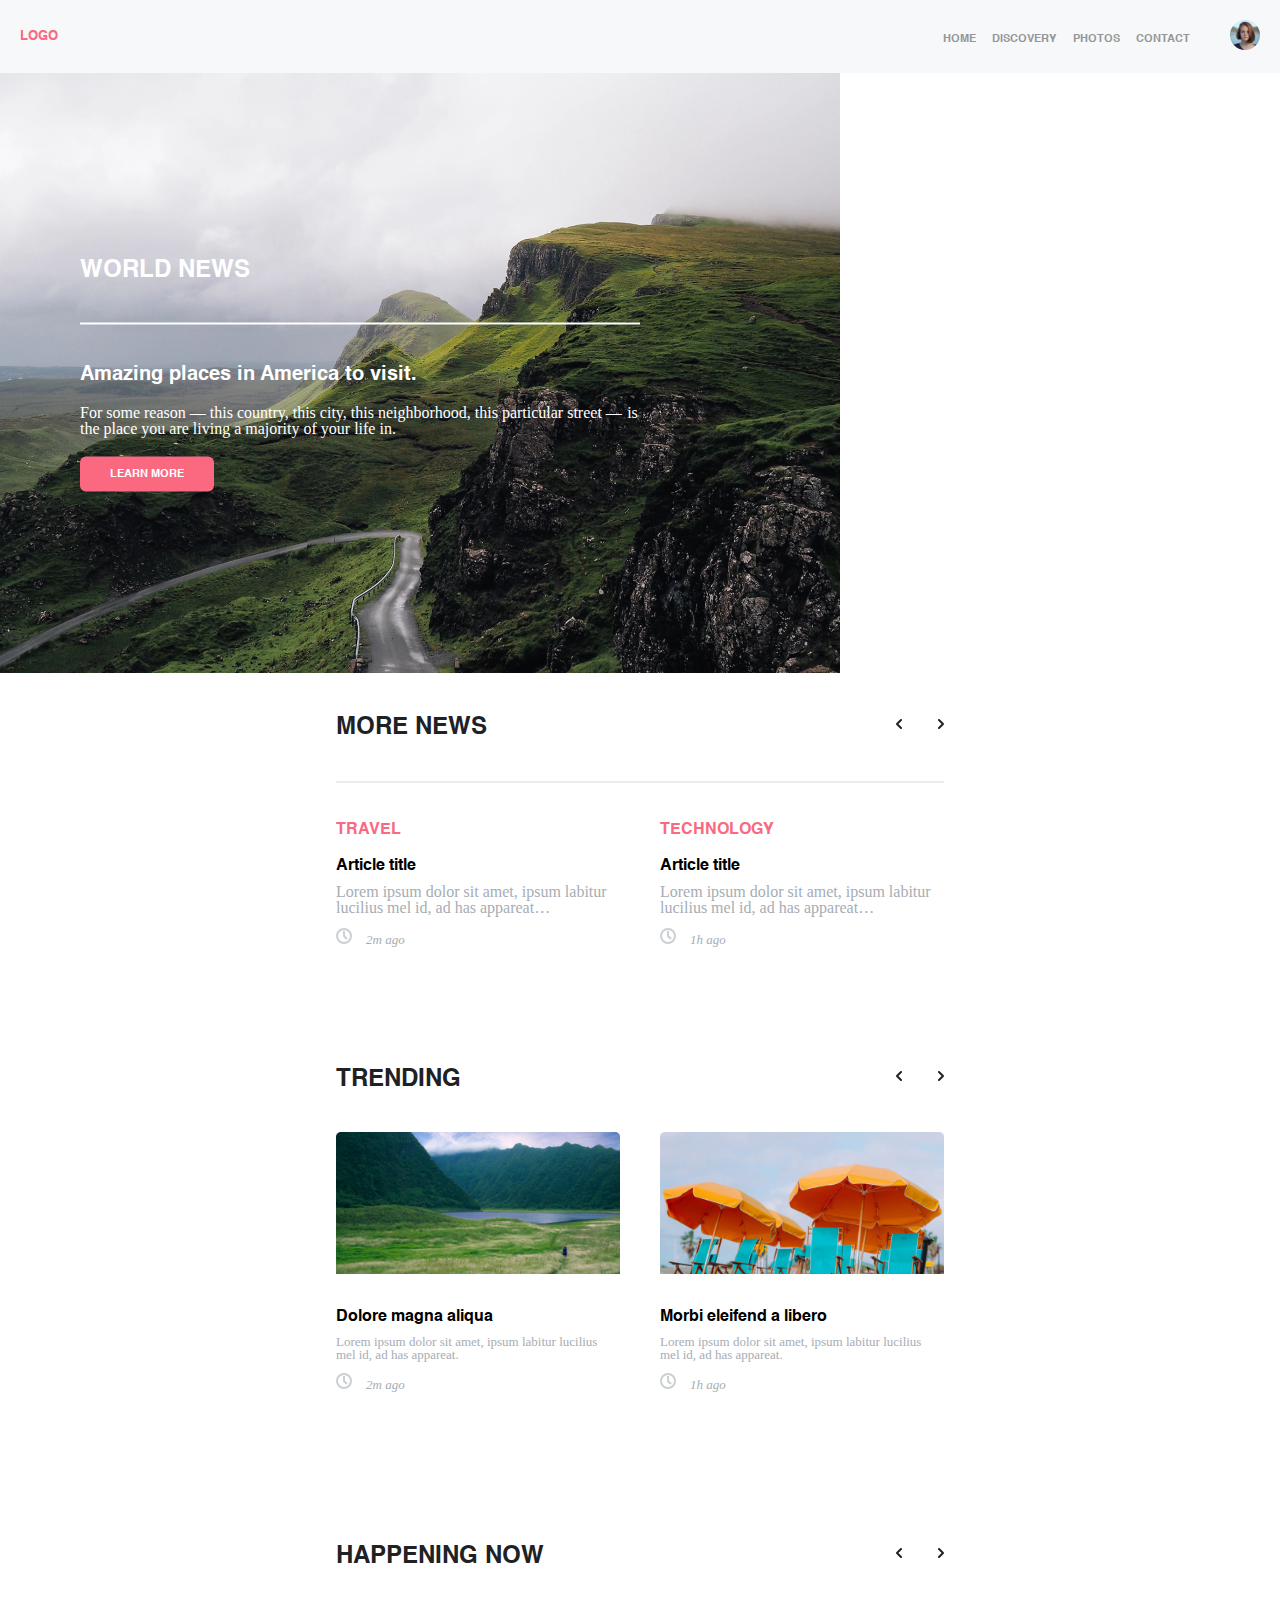
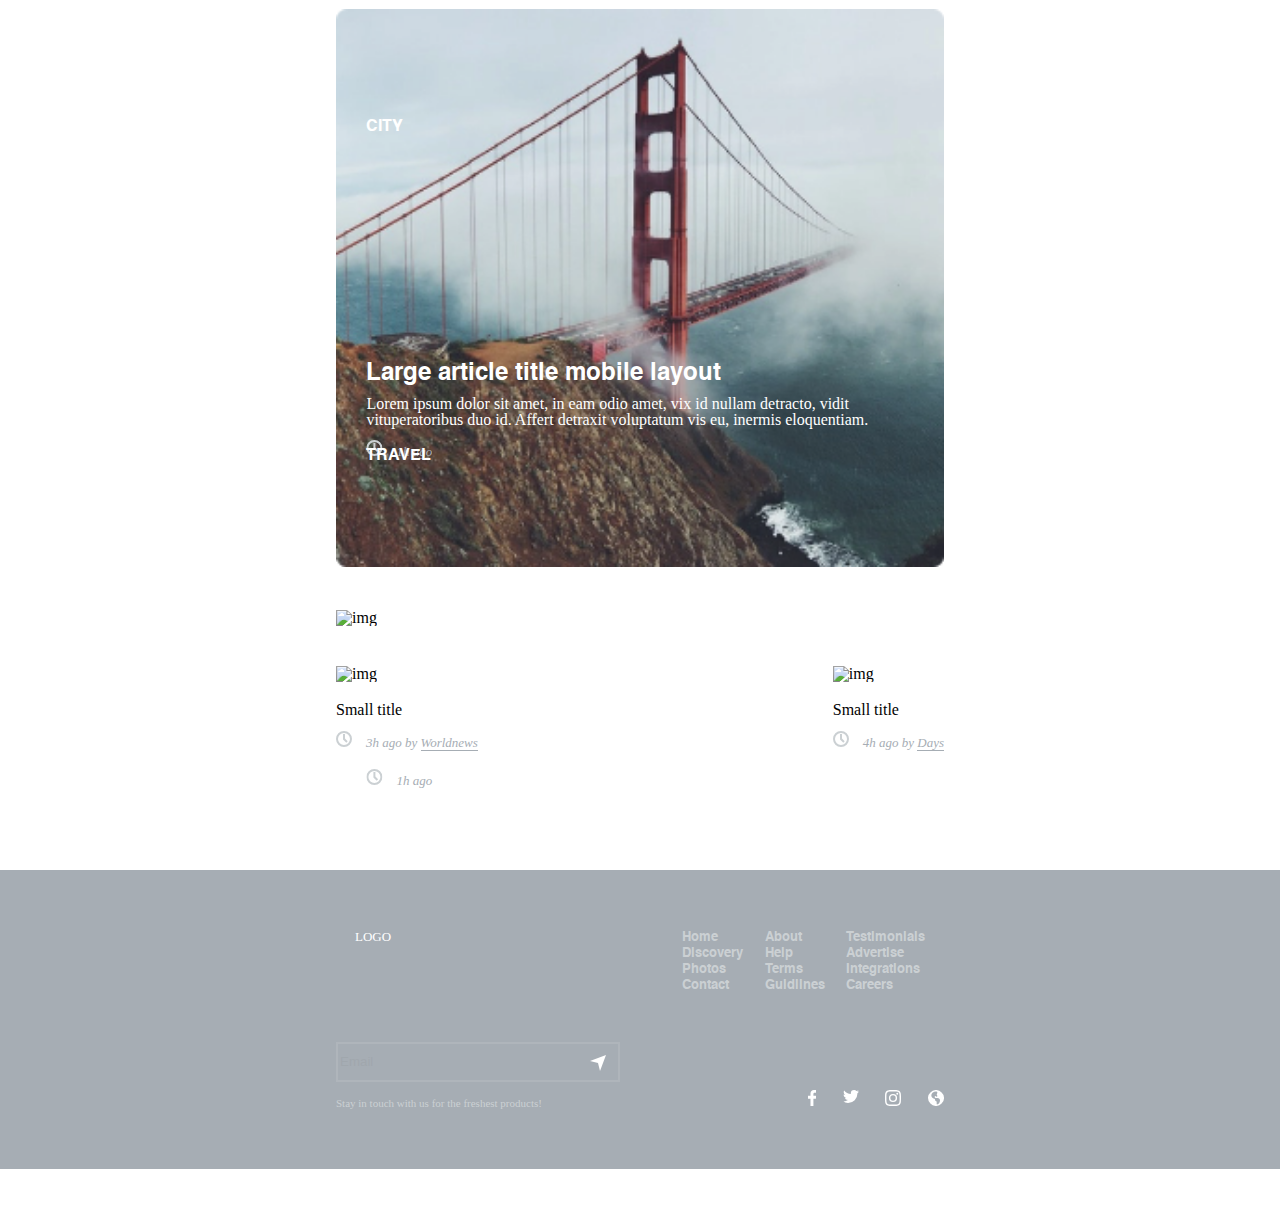
==== index.html @ 6cc294c6 "change img name" ====
<!DOCTYPE html>
<html lang="en">

<head>
    <meta charset="UTF-8">
    <meta http-equiv="X-UA-Compatible" content="IE=edge">
    <meta name="viewport" content="width=device-width, initial-scale=1.0">
    <link rel="stylesheet" href="styles/reset.css">
    <link rel="stylesheet" href="styles/style.css">
    <link rel="stylesheet" href="styles/font.css">
    <link rel="stylesheet" href="styles/media.css">
    <title>Document</title>
</head>

<body>
    <header class="header">
        <div class="header-container">
            <div class="header--logo-container">
                <a href="#home" class="header--logo">LOGO</a>
            </div>
            <div class="header--nav-container">
                <nav class="navbar">
                    <ul class="navbar-ul">
                        <li class="navbar-li"><a href="#home" class="navbar-link">HOME</a></li>
                        <li class="navbar-li"><a href="#discovery" class="navbar-link">DISCOVERY</a></li>
                        <li class="navbar-li"><a href="#photos" class="navbar-link">PHOTOS</a></li>
                        <li class="navbar-li"><a href="#contact" class="navbar-link">CONTACT</a></li>
                    </ul>
                </nav>
                <div class="header--img">
                    <a href="#secondpage"><img src="images/header/christopher.png" alt="christopher"></a>
                </div>
            </div>
        </div>
    </header>
    <section class="news">
        <div class="news--img-container">
            <div class="news--img">
                <img src="images/world news/Image.png" alt="main image">
            </div>
            <div class="img--text-overlay">
                <h1>WORLD NEWS</h1>
                <h2>Amazing places in America to visit.</h2>
                <p>For some reason — this country, this city, this neighborhood, this particular street —  is the place
                    you are living a majority of your life in.</p>
                <button type="button">LEARN MORE</button>
            </div>
        </div>
        <div class="more-news-container">
            <div class="more-news--heading">
                <h2>MORE NEWS</h2>
                <div class="arrows">
                    <a href="#anotherarticle" class="arrow-left">
                        <svg xmlns="http://www.w3.org/2000/svg" width="6" height="10" viewBox="0 0 6 10">
                            <path id="arrow_back" data-name="arrow back"
                                d="M5,6a.908.908,0,0,1-.7-.3l-4-4A.967.967,0,0,1,.3.3.967.967,0,0,1,1.7.3L5,3.6,8.3.3A.967.967,0,0,1,9.7.3a.967.967,0,0,1,0,1.4l-4,4A.908.908,0,0,1,5,6Z"
                                transform="translate(6) rotate(90)" fill="#202124" />
                        </svg>
                    </a>
                    <a href="#anotherarticle" class="arrow-right">
                        <svg xmlns="http://www.w3.org/2000/svg" width="6" height="10" viewBox="0 0 6 10">
                            <path id="arrow"
                                d="M5,6a.908.908,0,0,1-.7-.3l-4-4A.967.967,0,0,1,.3.3.967.967,0,0,1,1.7.3L5,3.6,8.3.3A.967.967,0,0,1,9.7.3a.967.967,0,0,1,0,1.4l-4,4A.908.908,0,0,1,5,6Z"
                                transform="translate(0 10) rotate(-90)" fill="#202124" />
                        </svg>
                    </a>
                </div>
            </div>
            <div class="articles-container">
                <article class="more-news--travell">
                    <h3>TRAVEL</h3>
                    <h4>
                        <a href="#article">Article title</a>
                    </h4>
                    <p>Lorem ipsum dolor sit amet, ipsum labitur lucilius mel id, ad has appareat…</p>
                    <div class="time">
                        <span class="time-icon">
                            <svg id="time" xmlns="http://www.w3.org/2000/svg" width="16" height="16"
                                viewBox="0 0 16 16">
                                <path id="Path_5" data-name="Path 5"
                                    d="M8,0a8,8,0,1,0,8,8A8.024,8.024,0,0,0,8,0ZM8,14a6,6,0,1,1,6-6A6.018,6.018,0,0,1,8,14ZM9,7.6l2.7,2.7-1.4,1.4L7,8.4V3H9Z"
                                    fill="#cbd0d3" />
                            </svg>
                        </span>
                        <span class="time-txt">2m ago</span>
                    </div>
                </article>
                <article class="more-news--technology">
                    <h3>TECHNOLOGY</h3>
                    <h4>
                        <a href="#article">Article title</a>
                    </h4>
                    <p>Lorem ipsum dolor sit amet, ipsum labitur lucilius mel id, ad has appareat…</p>
                    <div class="time">
                        <span>
                            <svg id="time" xmlns="http://www.w3.org/2000/svg" width="16" height="16"
                                viewBox="0 0 16 16">
                                <path id="Path_5" data-name="Path 5"
                                    d="M8,0a8,8,0,1,0,8,8A8.024,8.024,0,0,0,8,0ZM8,14a6,6,0,1,1,6-6A6.018,6.018,0,0,1,8,14ZM9,7.6l2.7,2.7-1.4,1.4L7,8.4V3H9Z"
                                    fill="#cbd0d3" />
                            </svg>
                        </span>
                        <span class="time-txt">1h ago</span>
                    </div>
                </article>
            </div>
        </div>
    </section>
    <section class="trending">
        <div class="trending-container">
            <div class="trending-heading">
                <h2>TRENDING</h2>
                <div class="arrows">
                    <a href="#anotherarticle" class="arrow-left">
                        <svg xmlns="http://www.w3.org/2000/svg" width="6" height="10" viewBox="0 0 6 10">
                            <path id="arrow_back" data-name="arrow back"
                                d="M5,6a.908.908,0,0,1-.7-.3l-4-4A.967.967,0,0,1,.3.3.967.967,0,0,1,1.7.3L5,3.6,8.3.3A.967.967,0,0,1,9.7.3a.967.967,0,0,1,0,1.4l-4,4A.908.908,0,0,1,5,6Z"
                                transform="translate(6) rotate(90)" fill="#202124" />
                        </svg>
                    </a>
                    <a href="#anotherarticle">
                        <svg xmlns="http://www.w3.org/2000/svg" width="6" height="10" viewBox="0 0 6 10">
                            <path id="arrow"
                                d="M5,6a.908.908,0,0,1-.7-.3l-4-4A.967.967,0,0,1,.3.3.967.967,0,0,1,1.7.3L5,3.6,8.3.3A.967.967,0,0,1,9.7.3a.967.967,0,0,1,0,1.4l-4,4A.908.908,0,0,1,5,6Z"
                                transform="translate(0 10) rotate(-90)" fill="#202124" />
                        </svg>
                    </a>
                </div>
            </div>
            <div class="articles">
                <article class="article">
                    <div class="article-img">
                        <img src="images/trending/nature-img.png" alt="nature">
                    </div>
                    <div class="article-txt">
                        <h4>
                            <a href="#article">Dolore magna aliqua</a>
                        </h4>
                        <p>Lorem ipsum dolor sit amet, ipsum labitur lucilius mel id, ad has appareat.</p>
                    </div>
                    <div class="time">
                        <span>
                            <svg id="time" xmlns="http://www.w3.org/2000/svg" width="16" height="16"
                                viewBox="0 0 16 16">
                                <path id="Path_5" data-name="Path 5"
                                    d="M8,0a8,8,0,1,0,8,8A8.024,8.024,0,0,0,8,0ZM8,14a6,6,0,1,1,6-6A6.018,6.018,0,0,1,8,14ZM9,7.6l2.7,2.7-1.4,1.4L7,8.4V3H9Z"
                                    fill="#cbd0d3" />
                            </svg>
                        </span>
                        <span class="time-txt">2m ago</span>
                    </div>
                </article>
                <article class="article">
                    <div class="article-img">
                        <img src="images/trending/sea-img.png" alt="nature">
                    </div>
                    <div class="article-txt">
                        <h4>
                            <a href="#article">Morbi eleifend a libero</a>
                        </h4>
                        <p>Lorem ipsum dolor sit amet, ipsum labitur lucilius mel id, ad has appareat.</p>
                    </div>
                    <div class="time">
                        <span>
                            <svg id="time" xmlns="http://www.w3.org/2000/svg" width="16" height="16"
                                viewBox="0 0 16 16">
                                <path id="Path_5" data-name="Path 5"
                                    d="M8,0a8,8,0,1,0,8,8A8.024,8.024,0,0,0,8,0ZM8,14a6,6,0,1,1,6-6A6.018,6.018,0,0,1,8,14ZM9,7.6l2.7,2.7-1.4,1.4L7,8.4V3H9Z"
                                    fill="#cbd0d3" />
                            </svg>
                        </span>
                        <span class="time-txt">1h ago</span>
                    </div>
                </article>
                <article class="article hide">
                    <div class="article-img">
                        <img src="images/trending/mountain-img.png" alt="nature">
                    </div>
                    <div class="article-txt">
                        <h4>
                            <a href="#article">Morbi eleifend a libero</a>
                        </h4>
                        <p>Lorem ipsum dolor sit amet, ipsum labitur lucilius mel id, ad has appareat.</p>
                    </div>
                    <div class="time">
                        <span>
                            <svg id="time" xmlns="http://www.w3.org/2000/svg" width="16" height="16"
                                viewBox="0 0 16 16">
                                <path id="Path_5" data-name="Path 5"
                                    d="M8,0a8,8,0,1,0,8,8A8.024,8.024,0,0,0,8,0ZM8,14a6,6,0,1,1,6-6A6.018,6.018,0,0,1,8,14ZM9,7.6l2.7,2.7-1.4,1.4L7,8.4V3H9Z"
                                    fill="#cbd0d3" />
                            </svg>
                        </span>
                        <span class="time-txt">1h ago</span>
                    </div>
                </article>
            </div>
    </section>
    <section class="happening">
        <div class="happening-container">
            <div class="happening-heading">
                <h2>HAPPENING NOW</h2>
                <div class="arrows">
                    <a href="#anotherarticle" class="arrow-left">
                        <svg xmlns="http://www.w3.org/2000/svg" width="6" height="10" viewBox="0 0 6 10">
                            <path id="arrow_back" data-name="arrow back"
                                d="M5,6a.908.908,0,0,1-.7-.3l-4-4A.967.967,0,0,1,.3.3.967.967,0,0,1,1.7.3L5,3.6,8.3.3A.967.967,0,0,1,9.7.3a.967.967,0,0,1,0,1.4l-4,4A.908.908,0,0,1,5,6Z"
                                transform="translate(6) rotate(90)" fill="#202124" />
                        </svg>
                    </a>
                    <a class="arrow-right">
                        <svg xmlns="http://www.w3.org/2000/svg" width="6" height="10" viewBox="0 0 6 10">
                            <path id="arrow"
                                d="M5,6a.908.908,0,0,1-.7-.3l-4-4A.967.967,0,0,1,.3.3.967.967,0,0,1,1.7.3L5,3.6,8.3.3A.967.967,0,0,1,9.7.3a.967.967,0,0,1,0,1.4l-4,4A.908.908,0,0,1,5,6Z"
                                transform="translate(0 10) rotate(-90)" fill="#202124" />
                        </svg>
                    </a>
                </div>
            </div>
            <div class="common-container-articles">
                <div class="overlay-text-articles">
                    <article class="happening-articles">
                        <div class="happening-img">
                            <img src="images/happening now/Image1.png" alt="img">
                        </div>
                        <div class="happening-txt">
                            <h3>CITY</h3>
                            <h2>
                                <a href="#article">Large article title mobile layout</a>
                            </h2>
                            <p>Lorem ipsum dolor sit amet, in eam odio amet, vix id nullam detracto, vidit
                                vituperatoribus
                                duo
                                id. Affert detraxit voluptatum vis eu, inermis eloquentiam.</p>
                            <div class="time">
                                <span>
                                    <svg id="time" xmlns="http://www.w3.org/2000/svg" width="16" height="16"
                                        viewBox="0 0 16 16">
                                        <path id="Path_5" data-name="Path 5"
                                            d="M8,0a8,8,0,1,0,8,8A8.024,8.024,0,0,0,8,0ZM8,14a6,6,0,1,1,6-6A6.018,6.018,0,0,1,8,14ZM9,7.6l2.7,2.7-1.4,1.4L7,8.4V3H9Z"
                                            fill="#cbd0d3" />
                                    </svg>
                                </span>
                                <span class="time-txt">1h ago</span>
                            </div>
                        </div>
                    </article>
                    <article class="happening-articles">
                        <div class="happening-img">
                            <img src="images/happening now/Image2.png" alt="img">
                        </div>
                        <div class="happening-txt">
                            <h3>TRAVEL</h3>
                            <h2>
                                <a href="#article">Large article title mobile layout</a>
                            </h2>
                            <p>Lorem ipsum dolor sit amet, in eam odio amet, vix id nullam detracto, vidit
                                vituperatoribus
                                duo
                                id. Affert detraxit voluptatum vis eu, inermis eloquentiam.</p>
                            <div class="time">
                                <span>
                                    <svg id="time" xmlns="http://www.w3.org/2000/svg" width="16" height="16"
                                        viewBox="0 0 16 16">
                                        <path id="Path_5" data-name="Path 5"
                                            d="M8,0a8,8,0,1,0,8,8A8.024,8.024,0,0,0,8,0ZM8,14a6,6,0,1,1,6-6A6.018,6.018,0,0,1,8,14ZM9,7.6l2.7,2.7-1.4,1.4L7,8.4V3H9Z"
                                            fill="#cbd0d3" />
                                    </svg>
                                </span>
                                <span class="time-txt">1h ago</span>
                            </div>
                        </div>
                    </article>
                </div>
                <div class="last-articles-container">
                    <article class="happening-articles">
                        <div class="happening-article-img">
                            <img src="images/happening now/Image3.png" alt="img">
                        </div>
                        <div class="article-text">
                            <h3>
                                <a href="#article">Small title</a>
                            </h3>
                            <div class="time">
                                <span>
                                    <svg id="time" xmlns="http://www.w3.org/2000/svg" width="16" height="16"
                                        viewBox="0 0 16 16">
                                        <path id="Path_5" data-name="Path 5"
                                            d="M8,0a8,8,0,1,0,8,8A8.024,8.024,0,0,0,8,0ZM8,14a6,6,0,1,1,6-6A6.018,6.018,0,0,1,8,14ZM9,7.6l2.7,2.7-1.4,1.4L7,8.4V3H9Z"
                                            fill="#cbd0d3" />
                                    </svg>
                                </span>
                                <span class="time-txt"> 3h ago by <span class="underline">Worldnews</span></span>
                            </div>
                        </div>
                    </article>
                    <article class="happening-articles">
                        <div class="happening-article-img">
                            <img src="images/happening now/Image5.png" alt="img">
                        </div>
                        <div class="article-text">
                            <h3>
                                <a href="#article">Small title</a>
                            </h3>
                            <div class="time">
                                <span>
                                    <svg id="time" xmlns="http://www.w3.org/2000/svg" width="16" height="16"
                                        viewBox="0 0 16 16">
                                        <path id="Path_5" data-name="Path 5"
                                            d="M8,0a8,8,0,1,0,8,8A8.024,8.024,0,0,0,8,0ZM8,14a6,6,0,1,1,6-6A6.018,6.018,0,0,1,8,14ZM9,7.6l2.7,2.7-1.4,1.4L7,8.4V3H9Z"
                                            fill="#cbd0d3" />
                                    </svg>
                                </span>
                                <span class="time-txt">4h ago by <span class="underline">Days</span></span>
                            </div>
                        </div>
                    </article>
                    <article class="happening-articles hide">
                        <div class="happening-article-img">
                            <img src="images/happening now/Image6.png" alt="img">
                        </div>
                        <div class="article-text">
                            <h3>
                                <a href="#article">Small title</a>
                            </h3>
                            <div class="time">
                                <span>
                                    <svg id="time" xmlns="http://www.w3.org/2000/svg" width="16" height="16"
                                        viewBox="0 0 16 16">
                                        <path id="Path_5" data-name="Path 5"
                                            d="M8,0a8,8,0,1,0,8,8A8.024,8.024,0,0,0,8,0ZM8,14a6,6,0,1,1,6-6A6.018,6.018,0,0,1,8,14ZM9,7.6l2.7,2.7-1.4,1.4L7,8.4V3H9Z"
                                            fill="#cbd0d3" />
                                    </svg>
                                </span>
                                <span class="time-txt">3h ago by <span class="underline">Monica</span></span>
                            </div>
                        </div>
                    </article>
                </div>
            </div>
        </div>
    </section>
    <footer>
        <div class="links-list-container">
            <div class="footer-logo">
                <a href="#home" class="footer-logo-style">LOGO</a>
            </div>
            <div class="footer-list-container">
                <div class="footer-lists-col1">
                    <ul>
                        <li>
                            <a href="#" class="footer-list-style">Home</a>
                        </li>
                        <li>
                            <a href="#" class="footer-list-style">Discovery</a>
                        </li>
                        <li>
                            <a href="#" class="footer-list-style">Photos</a>
                        </li>
                        <li>
                            <a href="#" class="footer-list-style">Contact</a>
                        </li>
                    </ul>
                </div>
                <div class="footer-lists-col2">
                    <ul>
                        <li>
                            <a href="#" class="footer-list-style">About</a>
                        </li>
                        <li>
                            <a href="#" class="footer-list-style">Help</a>
                        </li>
                        <li>
                            <a href="#" class="footer-list-style">Terms</a>
                        </li>
                        <li>
                            <a href="#" class="footer-list-style">Guidlines</a>
                        </li>
                    </ul>
                </div>
                <div class="footer-lists-col3">
                    <ul>
                        <li>
                            <a href="#" class="footer-list-style">Testimonials</a>
                        </li>
                        <li>
                            <a href="#" class="footer-list-style">Advertise</a>
                        </li>
                        <li>
                            <a href="#" class="footer-list-style">Integrations</a>
                        </li>
                        <li>
                            <a href="#" class="footer-list-style">Careers</a>
                        </li>
                    </ul>
                </div>
            </div>
        </div>
        <div class="icons-email">
            <div class="footer-email">
                <div class="input-field">
                    <label for="email">
                        <input type="email" id="email" placeholder="Email">
                    </label>
                </div>
                <div class="email-send-icon">
                    <a href="#">
                        <svg xmlns="http://www.w3.org/2000/svg" width="16" height="16" viewBox="0 0 16 16">
                            <path id="send" d="M10,16,8,8,0,6,16,0Z" fill="#fff" />
                        </svg>
                    </a>
                </div>
                <div class="email-under-txt">
                    Stay in touch with us for the freshest products!
                </div>
            </div>
            <div class="footer-icons-list">
                <ul class="footer-lists-ul">
                    <li>
                        <a href="#">
                            <svg xmlns="http://www.w3.org/2000/svg" width="8.356" height="16" viewBox="0 0 8.356 16">
                                <path id="Path_1" data-name="Path 1"
                                    d="M85.422,16V8.711h2.489l.356-2.844H85.422V4.089c0-.8.267-1.422,1.422-1.422h1.511V.089C88,.089,87.111,0,86.133,0a3.431,3.431,0,0,0-3.644,3.733V5.867H80V8.711h2.489V16Z"
                                    transform="translate(-80)" fill="#fff" />
                            </svg>
                        </a>
                    </li>
                    <li>
                        <a href="#">
                            <svg xmlns="http://www.w3.org/2000/svg" width="16" height="12.978" viewBox="0 0 16 12.978">
                                <path id="Path_2" data-name="Path 2"
                                    d="M43.067,14.978A9.25,9.25,0,0,0,52.4,5.644V5.2A7.225,7.225,0,0,0,54,3.511a7.379,7.379,0,0,1-1.867.533,3.458,3.458,0,0,0,1.422-1.778,8.153,8.153,0,0,1-2.044.8A3.175,3.175,0,0,0,49.111,2a3.34,3.34,0,0,0-3.289,3.289A1.733,1.733,0,0,0,45.911,6a9.19,9.19,0,0,1-6.756-3.467,3.4,3.4,0,0,0-.444,1.689,3.532,3.532,0,0,0,1.422,2.756,3,3,0,0,1-1.511-.444h0a3.249,3.249,0,0,0,2.667,3.2,2.74,2.74,0,0,1-.889.089,1.513,1.513,0,0,1-.622-.089,3.367,3.367,0,0,0,3.111,2.311A6.711,6.711,0,0,1,38.8,13.467a2.461,2.461,0,0,1-.8-.089,8.39,8.39,0,0,0,5.067,1.6"
                                    transform="translate(-38 -2)" fill="#fff" />
                            </svg>
                        </a>
                    </li>
                    <li>
                        <a href="#">
                            <svg xmlns="http://www.w3.org/2000/svg" width="16" height="16" viewBox="0 0 16 16">
                                <path id="Path_3" data-name="Path 3"
                                    d="M8,1.422a24.53,24.53,0,0,1,3.2.089,4.123,4.123,0,0,1,1.511.267,3.122,3.122,0,0,1,1.511,1.511A4.123,4.123,0,0,1,14.489,4.8c0,.8.089,1.067.089,3.2a24.53,24.53,0,0,1-.089,3.2,4.123,4.123,0,0,1-.267,1.511,3.122,3.122,0,0,1-1.511,1.511,4.123,4.123,0,0,1-1.511.267c-.8,0-1.067.089-3.2.089a24.53,24.53,0,0,1-3.2-.089,4.123,4.123,0,0,1-1.511-.267,3.122,3.122,0,0,1-1.511-1.511A4.123,4.123,0,0,1,1.511,11.2c0-.8-.089-1.067-.089-3.2a24.53,24.53,0,0,1,.089-3.2,4.123,4.123,0,0,1,.267-1.511A3.192,3.192,0,0,1,2.4,2.4a1.5,1.5,0,0,1,.889-.622A4.123,4.123,0,0,1,4.8,1.511,24.53,24.53,0,0,1,8,1.422M8,0A26.264,26.264,0,0,0,4.711.089,5.488,5.488,0,0,0,2.756.444a3.48,3.48,0,0,0-1.422.889A3.48,3.48,0,0,0,.444,2.756,4.05,4.05,0,0,0,.089,4.711,26.264,26.264,0,0,0,0,8a26.264,26.264,0,0,0,.089,3.289,5.488,5.488,0,0,0,.356,1.956,3.48,3.48,0,0,0,.889,1.422,3.48,3.48,0,0,0,1.422.889,5.488,5.488,0,0,0,1.956.356A26.264,26.264,0,0,0,8,16a26.264,26.264,0,0,0,3.289-.089,5.488,5.488,0,0,0,1.956-.356,3.729,3.729,0,0,0,2.311-2.311,5.488,5.488,0,0,0,.356-1.956C15.911,10.4,16,10.133,16,8a26.264,26.264,0,0,0-.089-3.289,5.488,5.488,0,0,0-.356-1.956,3.48,3.48,0,0,0-.889-1.422A3.48,3.48,0,0,0,13.244.444,5.488,5.488,0,0,0,11.289.089,26.264,26.264,0,0,0,8,0M8,3.911A4.023,4.023,0,0,0,3.911,8,4.089,4.089,0,1,0,8,3.911m0,6.756A2.619,2.619,0,0,1,5.333,8,2.619,2.619,0,0,1,8,5.333,2.619,2.619,0,0,1,10.667,8,2.619,2.619,0,0,1,8,10.667m4.267-7.911a.978.978,0,1,0,.978.978.986.986,0,0,0-.978-.978"
                                    fill="#fff" />
                            </svg>

                        </a>
                    </li>
                    <li>
                        <a href="#">
                            <svg xmlns="http://www.w3.org/2000/svg" width="16" height="16" viewBox="0 0 16 16">
                                <path id="Path_4" data-name="Path 4"
                                    d="M2.4,2.4A7.263,7.263,0,0,1,8,0a7.263,7.263,0,0,1,5.6,2.4A7.263,7.263,0,0,1,16,8a7.263,7.263,0,0,1-2.4,5.6A7.263,7.263,0,0,1,8,16a7.263,7.263,0,0,1-5.6-2.4A7.984,7.984,0,0,1,0,8,7.263,7.263,0,0,1,2.4,2.4Zm6.667,12a3.276,3.276,0,0,0,2-1.2A5.824,5.824,0,0,0,12,10.4a2.208,2.208,0,0,0-.667-1.6A2.347,2.347,0,0,0,9.6,8H8.267a3.893,3.893,0,0,1-1.2-.267,1.21,1.21,0,0,1-.4-.933.693.693,0,0,1,.267-.533A1.011,1.011,0,0,1,7.467,6a.91.91,0,0,1,.667.4c.267.133.4.267.533.267A.8.8,0,0,0,9.2,6.533.8.8,0,0,0,9.333,6a2.122,2.122,0,0,0-.667-1.333,5.515,5.515,0,0,0,.667-2.533.287.287,0,0,0-.267-.267A4.122,4.122,0,0,0,8,1.6,6.67,6.67,0,0,0,4.533,2.667a3.357,3.357,0,0,0-1.2,2.667A3.414,3.414,0,0,0,4.4,7.867,3.643,3.643,0,0,0,6.933,8.933h0v.533A1.712,1.712,0,0,0,7.467,10.8a1.942,1.942,0,0,0,1.2.8V14c0,.133,0,.133.133.267S8.933,14.4,9.067,14.4Z"
                                    fill="#fff" />
                            </svg>
                        </a>
                    </li>
                </ul>
            </div>
        </div>
    </footer>
    <script src="app.js"></script>
</body>

</html>
---- styles/style.css ----
*{
    box-sizing: border-box;
}

/*header*/
.header{
    background-color: #F6F8F9;
}
.header-container{
    max-width: calc(100vw - 40px);
    display: flex;
    justify-content: space-between;
    vertical-align: center;
    margin: 0 auto;
    padding: 20px 0 20px 0;
}
.header--logo-container{
    display: flex;
    align-items: center;
}
.header--logo{
    text-transform: uppercase;
    color: #FA6980;
    font-size: 13px;
    font-family: 'Helvetica-Bold';
}
.header--logo:hover{
    color: #FA6980;
    opacity: 70%;
}
.header--nav-container{
    max-width: 317px;
    width: 100%;
    display: flex;
    justify-content: space-between;
    flex-wrap: wrap;
    align-items: center;
}
.navbar{
    max-width: 247px;
    width: 100%;
}
.navbar-ul{
    display: flex;
    justify-content: space-between;
}
.navbar-link{
    text-transform: uppercase;
    color: #343638;
    opacity: 50%;
    font-size: 11px;
    font-family: 'Helvetica-Bold';
}
.navbar-link:hover{
    color: #343638;
    opacity: 100%;
}
.header--img{
    max-width: 30px;
}
.header--img img{
    width: 100%;
}
/* img-section */
.news--img-container{
    max-width: 840px;
    width: 100%;
}
.news--img img{
    width: 100%;
}
.news--img-container{
    position: relative;
}
.img--text-overlay{
    position: absolute;
    top: 50%;
    left: 50%;
    transform: translate(-50%, -50%);
    width: 90%;
}
.img--text-overlay h1{
    color:#FFFFFF ;
    font-size: 20px;
    font-family: 'Helvetica-Bold';
}
h1::after{
    content: "";
    display: block;
    max-width: 560px;
    width: 100%;
    height: 2px;
    margin-top: 25px;
    margin-bottom: 25px;
    background-color: #FFFFFF;
  }
  .img--text-overlay h2{
    color: #FFFFFF;
    font-size: 20px;
    font-family: 'Helvetica-Bold';
}
.img--text-overlay p {
    color: #FFFFFF;
    font-size: 13px;
    font-family: 'Helvetica-Regular';
    margin: 15px 0 15px 0;
    max-width: 560px;
    width: 100%;
}
button{
    font-size: 11px;
    color: #FFFFFF;
    background-color: #FA6980;
    padding: 12px 30px 12px 30px;
    border-radius: 6px;
    border: none;
    cursor: pointer;
    font-family: 'Helvetica-Bold'; 
} 

/* more news */
.more-news-container{
    max-width: 327px;
    width: 100%;
    margin: 40px auto;
}
.more-news--heading{
    width: 100%;
    display: flex;
    justify-content: space-between;
    margin-bottom: 39px;
    border-bottom: 2px solid #EBEDED;
    padding-bottom: 41px;
}
.more-news--heading h2{
    color:#202124 ;
    font-size:24px ;
    font-family: 'Helvetica-Bold';
    text-transform: uppercase;
}
.arrow-left{
    margin-right: 32px;
}
.more-news-container h3{
    color: #FA6980;
    font-size: 16px;
    font-family: 'Helvetica-Bold';
    text-transform: uppercase;
    margin-bottom: 20px;
}
.more-news-container h4{
    color: #202124;
    font-size: 16px;
    font-family: 'Helvetica-Bold';
    margin-bottom:10px ;
}
.more-news-container p {
    color:#A6ADB4 ;
    font-size:16px ;
    font-family: 'Acumin Pro';
    margin-bottom:12px ;
}
.more-news-container .time-txt{
    color: #A6ADB4;
    margin-left: 10px;
    font-style: italic;
    font-size: 13px;
}
  .more-news--travell{ 
    margin-bottom: 41px;
}

/* trending */
.trending-container{
    max-width: 327px;
    width: 100%;
    margin: 80px auto;
}
.trending-heading{
    width: 100%;
    display: flex;
    justify-content: space-between;
    margin-bottom: 40px;
}
.trending-heading h2{
    color:#202124 ;
    font-size:24px ;
    font-family: 'Helvetica-Bold';
    text-transform: uppercase;
}
.article-img{
    margin-bottom:32px ;
}
.article-img img{
    width: 100%;
}
.article-txt h4{
    color: #202124;
    font-size: 16px;
    font-family: 'Helvetica-Bold';
    margin-bottom:10px ;
}
.article-txt p {
    color:#A6ADB4 ;
    font-size:13px ;
    font-family: 'Acumin Pro';
    margin-bottom:12px ;
}
.article .time-txt{
    color: #A6ADB4;
    margin-left: 10px;
    font-style: italic;
    font-size: 13px;
}
.article{
    margin-bottom: 73px;
}

/* happening */

.happening-container{
    max-width: 327px;
    width: 100%;
    margin: 80px auto;
}
.happening-heading{
    width: 100%;
    display: flex;
    justify-content: space-between;
    margin-bottom: 40px;
}
.happening-heading h2{
    color:#202124 ;
    font-size:24px ;
    font-family: 'Helvetica-Bold';
    text-transform: uppercase;
}
.happening-txt h3{
    color:#FFFFFF ;
    font-size: 16px;
    font-family: 'Helvetica-Bold';
    margin-bottom: 50px;
}
.happening-txt h2{
    font-family: 'Helvetica-Bold';
    font-size: 24px;
    margin-bottom: 10px;
}
.happening-txt h2 a{
    color: #FFFFFF;
}
.happening-txt p{
    color: #FFFFFF;
    font-size: 16px;
    font-family: 'Helvetica-Regular';
    margin-bottom: 12px;
}
.happening-txt .time-txt{
    color: #A6ADB4;
    margin-left: 10px;
    font-style: italic;
    font-size: 13px;
}
.happening-articles{
    position: relative;
    margin-bottom: 40px;
}
.happening-txt{
    position: absolute;
    top: 50%;
    left: 50%;
    transform: translate(-50%, -50%);
    width: 90%;
}
.article-text h3{
    color: #202124;
    font-size: 16px;
    font-family: "Acumin Pro";
    margin:20px 0 13px 0 ;
}
.article-text .time-txt{
    color: #A6ADB4;
    margin-left: 10px;
    font-style: italic;
    font-size: 13px;
}
.article-text .underline{
    border-bottom: 1px solid #A6ADB4;
}

/* footer */
footer{
    background: #A6ADB4;
}
.links-list-container{
    max-width: 570px;
    width: 100%;
    display: flex;
    justify-content: space-between;
    margin: 0 auto;
    padding-top:58px;
}
.footer-list-container{
    max-width: 243px;
    width: 100%;
    display: flex;
    justify-content: space-between;
}
.footer-logo-style{
    color: #FFFFFF;
    font-size: 13px;
    font-family: 'Acumin Pro';
    text-transform: uppercase;
}
.footer-list-style{
    color: #CBD0D3;
    font-size:13px;
    font-family: 'Helvetica-Bold';
}
.icons-email{
    margin: 50px auto;
    display: flex;
    justify-content: space-between;
    align-items: flex-end;
    min-height: 56px;
    max-width: 608px;
    width: 100%;
    padding-bottom: 60px;
}
.footer-icons-list{
    max-width: 136px;
    width: 100%;
    align-items: flex-end;
}
.footer-lists-ul{
    display: flex;
    justify-content: space-between;
}
.footer-email{
    max-width: 284px;
    width: 100%;
    min-height:40px ;
    position: relative;
}
input[type="email"]{
    width: 100%;
    min-height: 40px;
    border: 2px solid #FFFFFF;
    opacity: 10%;
    background: none;
}
.email-send-icon{
    position: absolute;
    right: 5%;
    top: 20%;
}
.email-under-txt{
    margin-top: 16px;
    color: #CBD0D3;
    font-size: 11px;
    font-family: 'Helvetica-Regular';
}
---- styles/font.css ----
@font-face{
	font-family: 'Helvetica-Bold';
	src: url('../fonts/helvetica/Helvetica-Bold.ttf');
    src: url('../fonts/helvetica/Helvetica-Bold.woff');
    src: url('../fonts/helvetica/Helvetica-Bold.woff2');
}
---- styles/media.css ----
@media(min-width: 375px){
    .hide{
        display: none;
    }
}
@media(min-width: 768px){
    .img--text-overlay{
        max-width: calc(100% - 160px);
        width: 100%;
    }
    .img--text-overlay h1,h2{
        font-size: 24px;
    }
    .img--text-overlay p{
        font-size: 16px;
        margin: 20px 0 20px 0;
    }
    h1::after{
        margin: 40px 0 40px 0;
    }
    .more-news-container{
        max-width: 608px;
        width: 100%;
    }
    .articles-container{
        display: flex;
        justify-content: space-between;
    }
    .more-news--travell, .more-news--technology{
        max-width: 284px;
        width: 100%;
    }
    .trending-container{
        max-width: 608px;
        width: 100%;
    }
    .articles{
        display: flex;
        justify-content: space-between;
    }
    .article{
        max-width: 284px;
        width: 100%;
    }
    .happening-container{
        max-width: 608px;
        width: 100%;
    }
    .happening-img img{
        width: 100%;
    }
    .happening-txt h3{
        margin-bottom: 227px;
    }
    .last-articles-container{
        display: flex;
        justify-content: space-between;
    }
    .last-articles-container img{
        max-width: 284px;
    }
}
@media(min-width: 1367px){
    .news{
        display: flex;
        flex-wrap: wrap;
    }
    .articles-container{
        flex-direction: column;
    } 
     .more-news-container{
        max-width: 383px;
        margin: auto;
    } 
    .hide{
        display: block;
    }
    .trending-container{
        max-width: 1200px;
        width: 100%;
    }
    .article{
        max-width: 360px;
        width: 100%;
    }
    .happening-container{
        max-width: 1200px;
        width: 100%;
    }
    .happening-img img{
        max-width: 760px;
        width: 100%;
    }
    .last-articles-container{
        flex-direction: column;
        justify-content: space-evenly;
        justify-content: flex-start;
    }
    .common-container-articles{
        display: flex;
        justify-content: space-between;
    }
    .overlay-text-articles{
        max-width: 760px;
        width: 100%;
    }
    .last-articles-container img{
        max-width: 360px;
        width: 100%;
    }
    footer{
        display: flex;
    }
    .links-list-container{
        max-width: 378px;
        width: 100%;
        justify-content: space-between;
    }
    .icons-email{
        align-items: flex-start;
    }
}
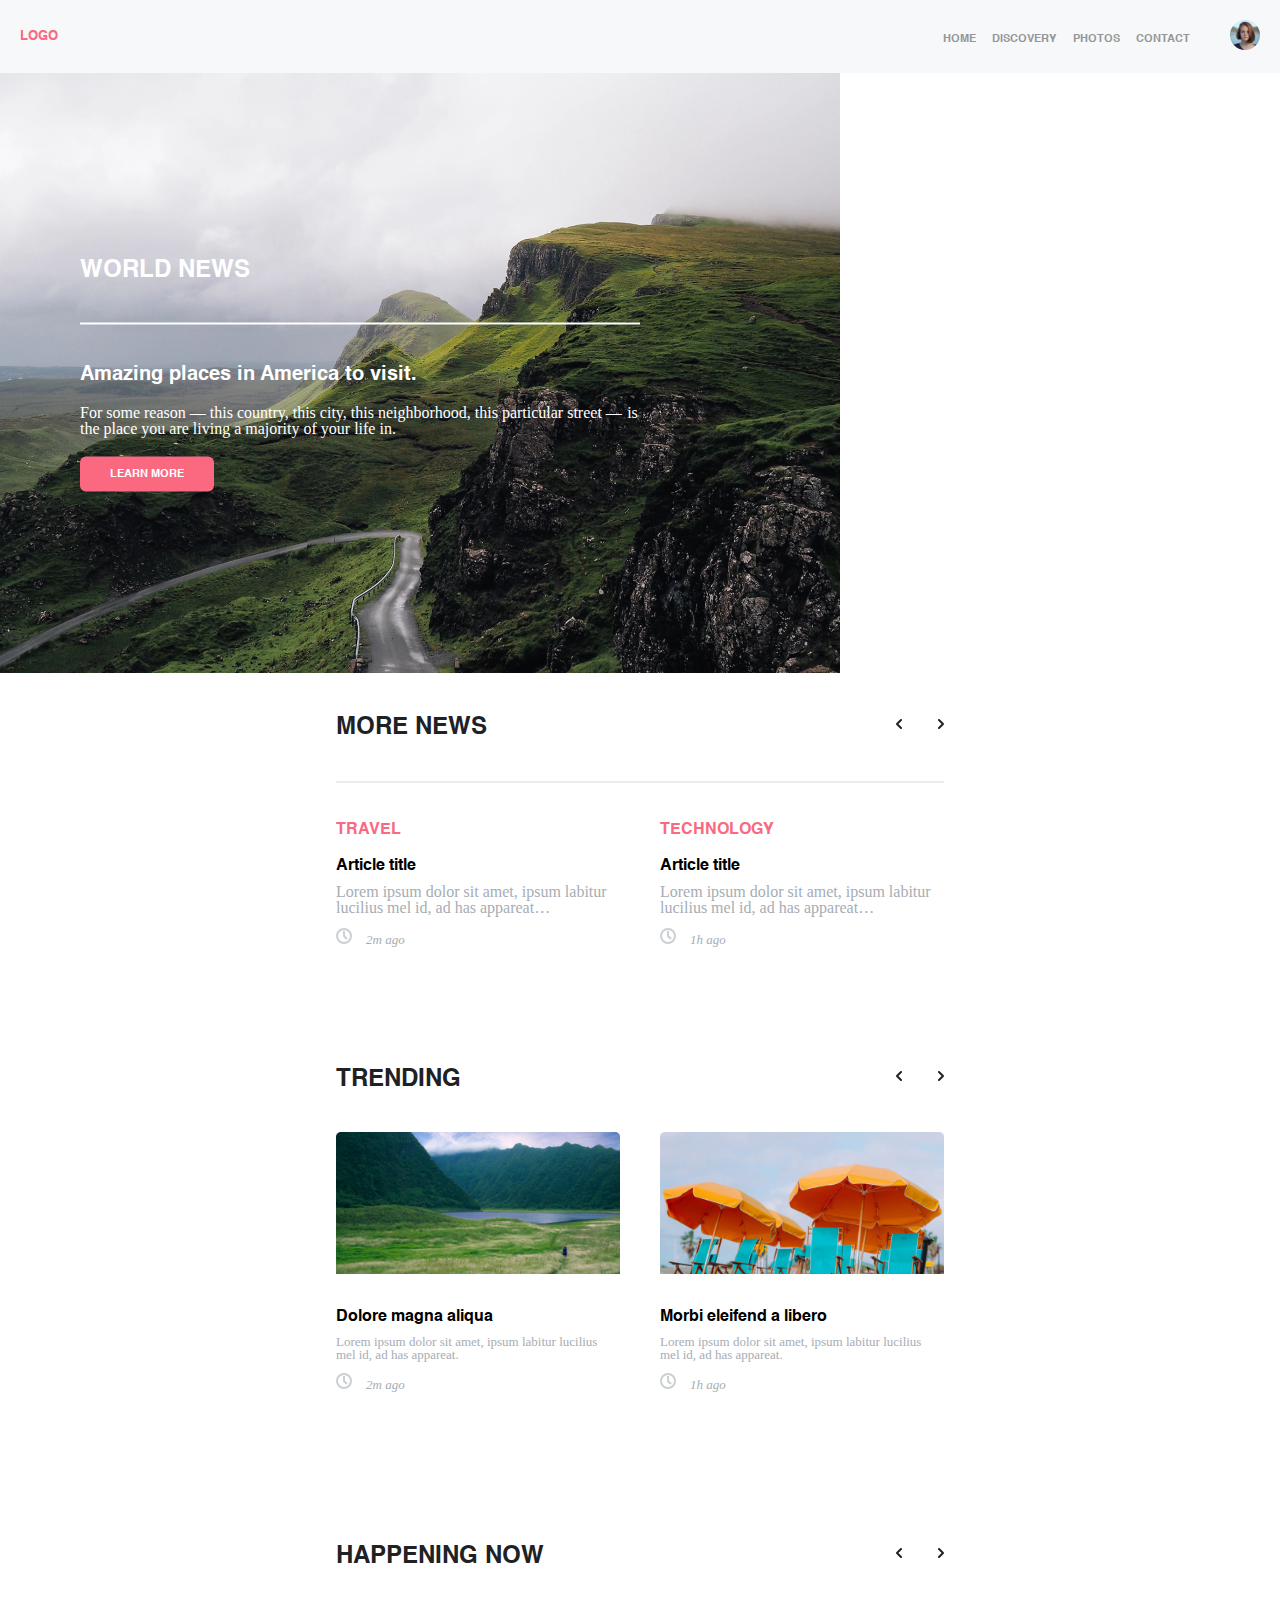
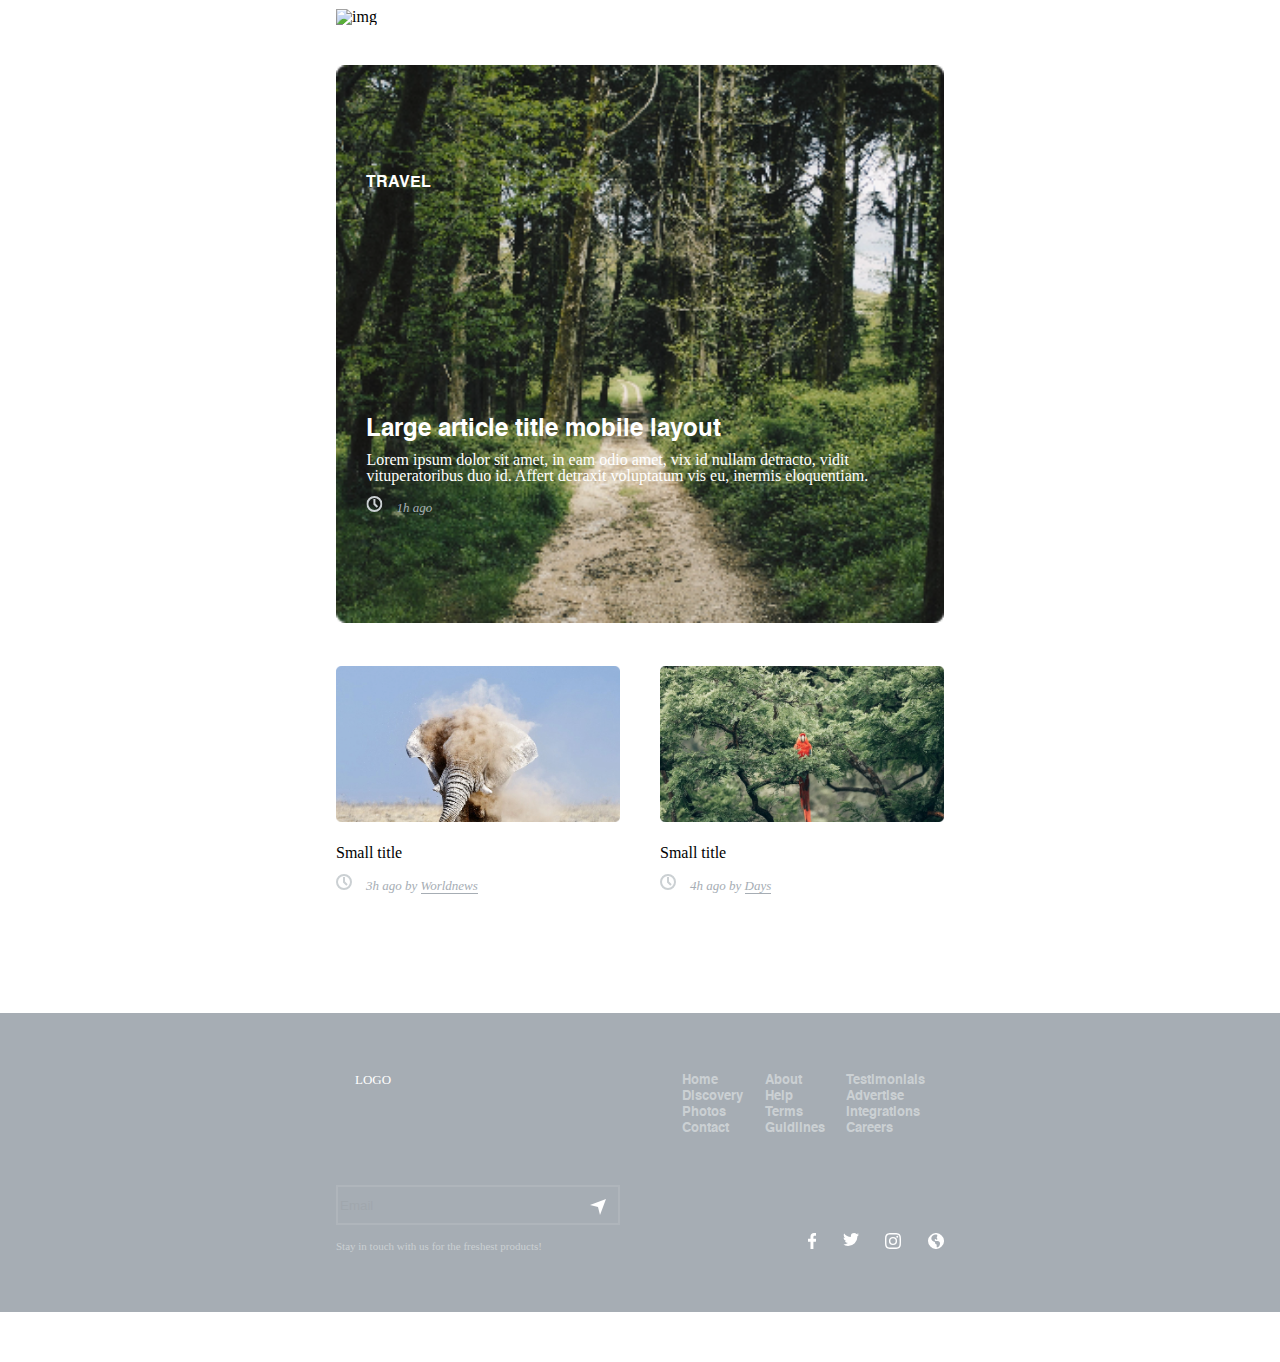
==== commit b6d95c65: "add proper img name" ====
--- a/index.html
+++ b/index.html
@@ -221,7 +221,7 @@
                 <div class="overlay-text-articles">
                     <article class="happening-articles">
                         <div class="happening-img">
-                            <img src="images/happening now/Image1.png" alt="img">
+                            <img src="images/happening now/image1.png" alt="img">
                         </div>
                         <div class="happening-txt">
                             <h3>CITY</h3>
@@ -247,7 +247,7 @@
                     </article>
                     <article class="happening-articles">
                         <div class="happening-img">
-                            <img src="images/happening now/Image2.png" alt="img">
+                            <img src="images/happening now/image2.png" alt="img">
                         </div>
                         <div class="happening-txt">
                             <h3>TRAVEL</h3>
@@ -275,7 +275,7 @@
                 <div class="last-articles-container">
                     <article class="happening-articles">
                         <div class="happening-article-img">
-                            <img src="images/happening now/Image3.png" alt="img">
+                            <img src="images/happening now/image3.png" alt="img">
                         </div>
                         <div class="article-text">
                             <h3>
@@ -296,7 +296,7 @@
                     </article>
                     <article class="happening-articles">
                         <div class="happening-article-img">
-                            <img src="images/happening now/Image5.png" alt="img">
+                            <img src="images/happening now/image4.png" alt="img">
                         </div>
                         <div class="article-text">
                             <h3>
@@ -317,7 +317,7 @@
                     </article>
                     <article class="happening-articles hide">
                         <div class="happening-article-img">
-                            <img src="images/happening now/Image6.png" alt="img">
+                            <img src="images/happening now/image5.png" alt="img">
                         </div>
                         <div class="article-text">
                             <h3>
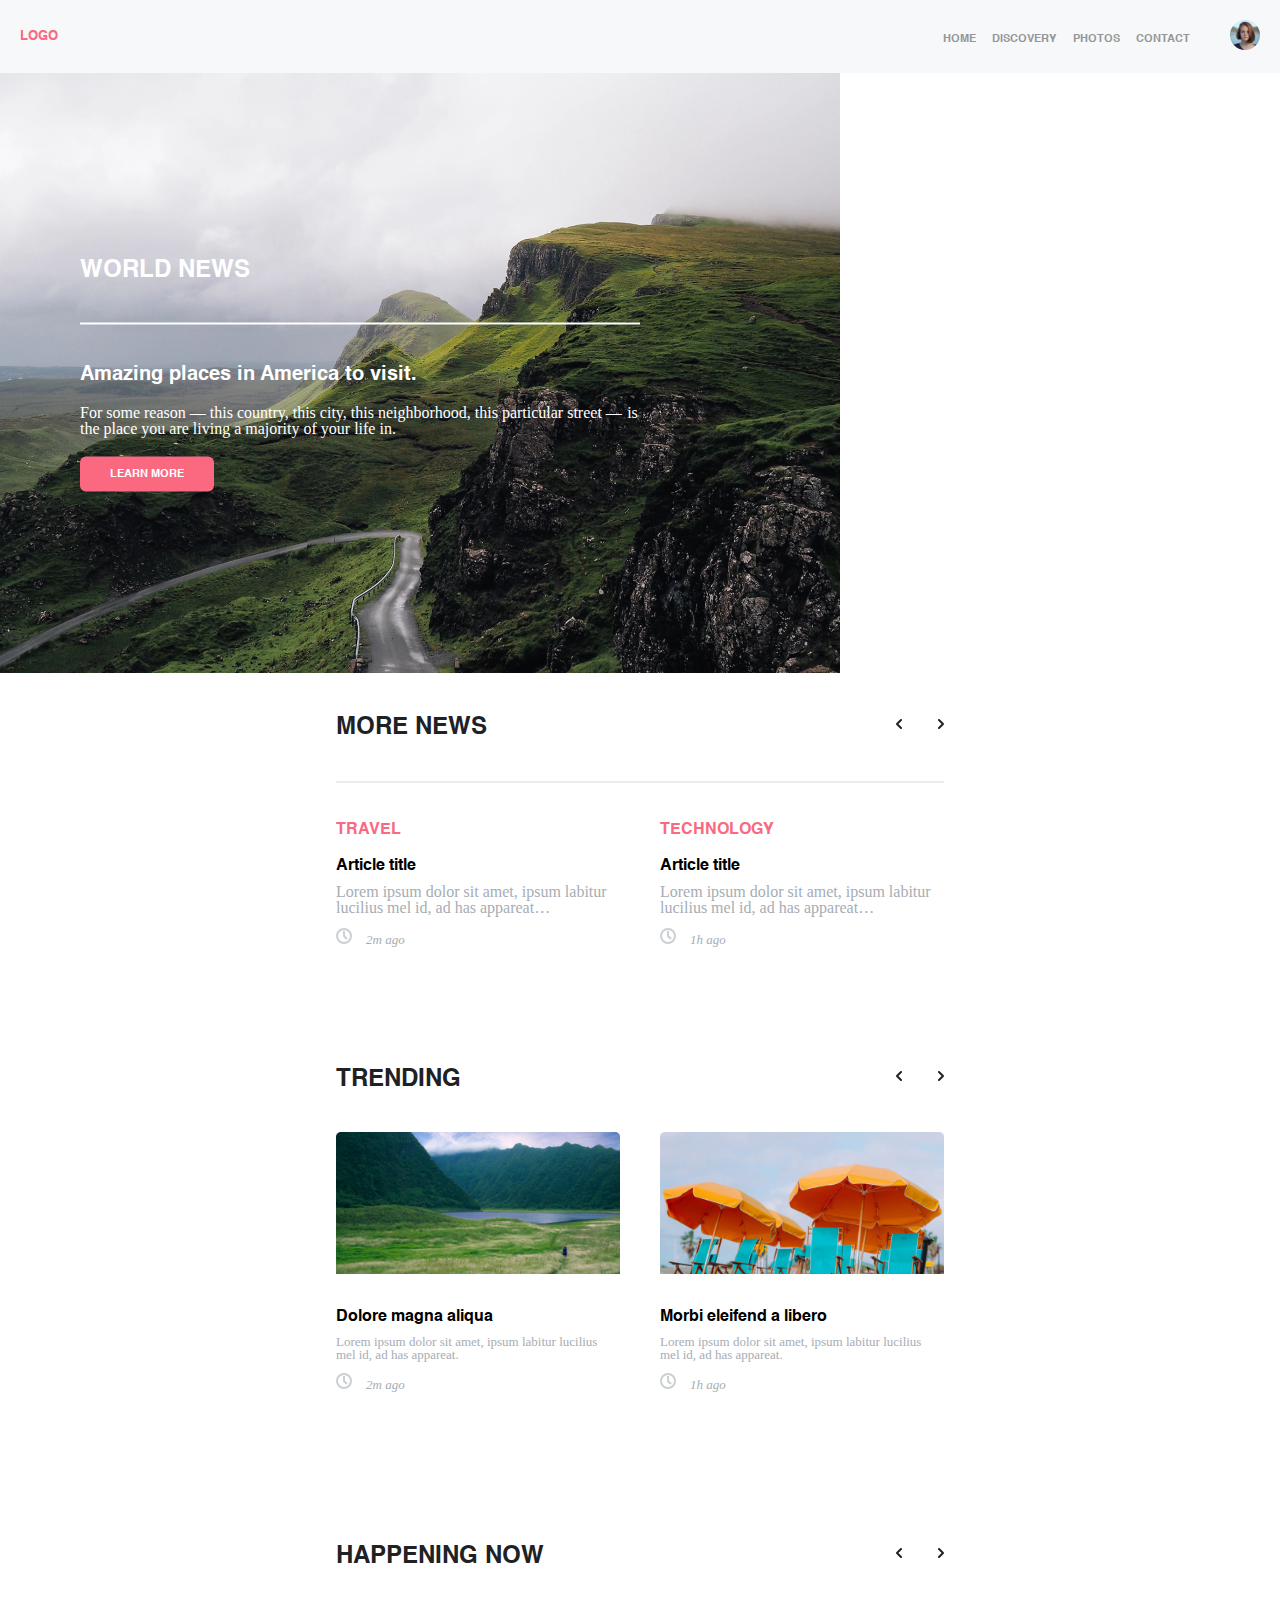
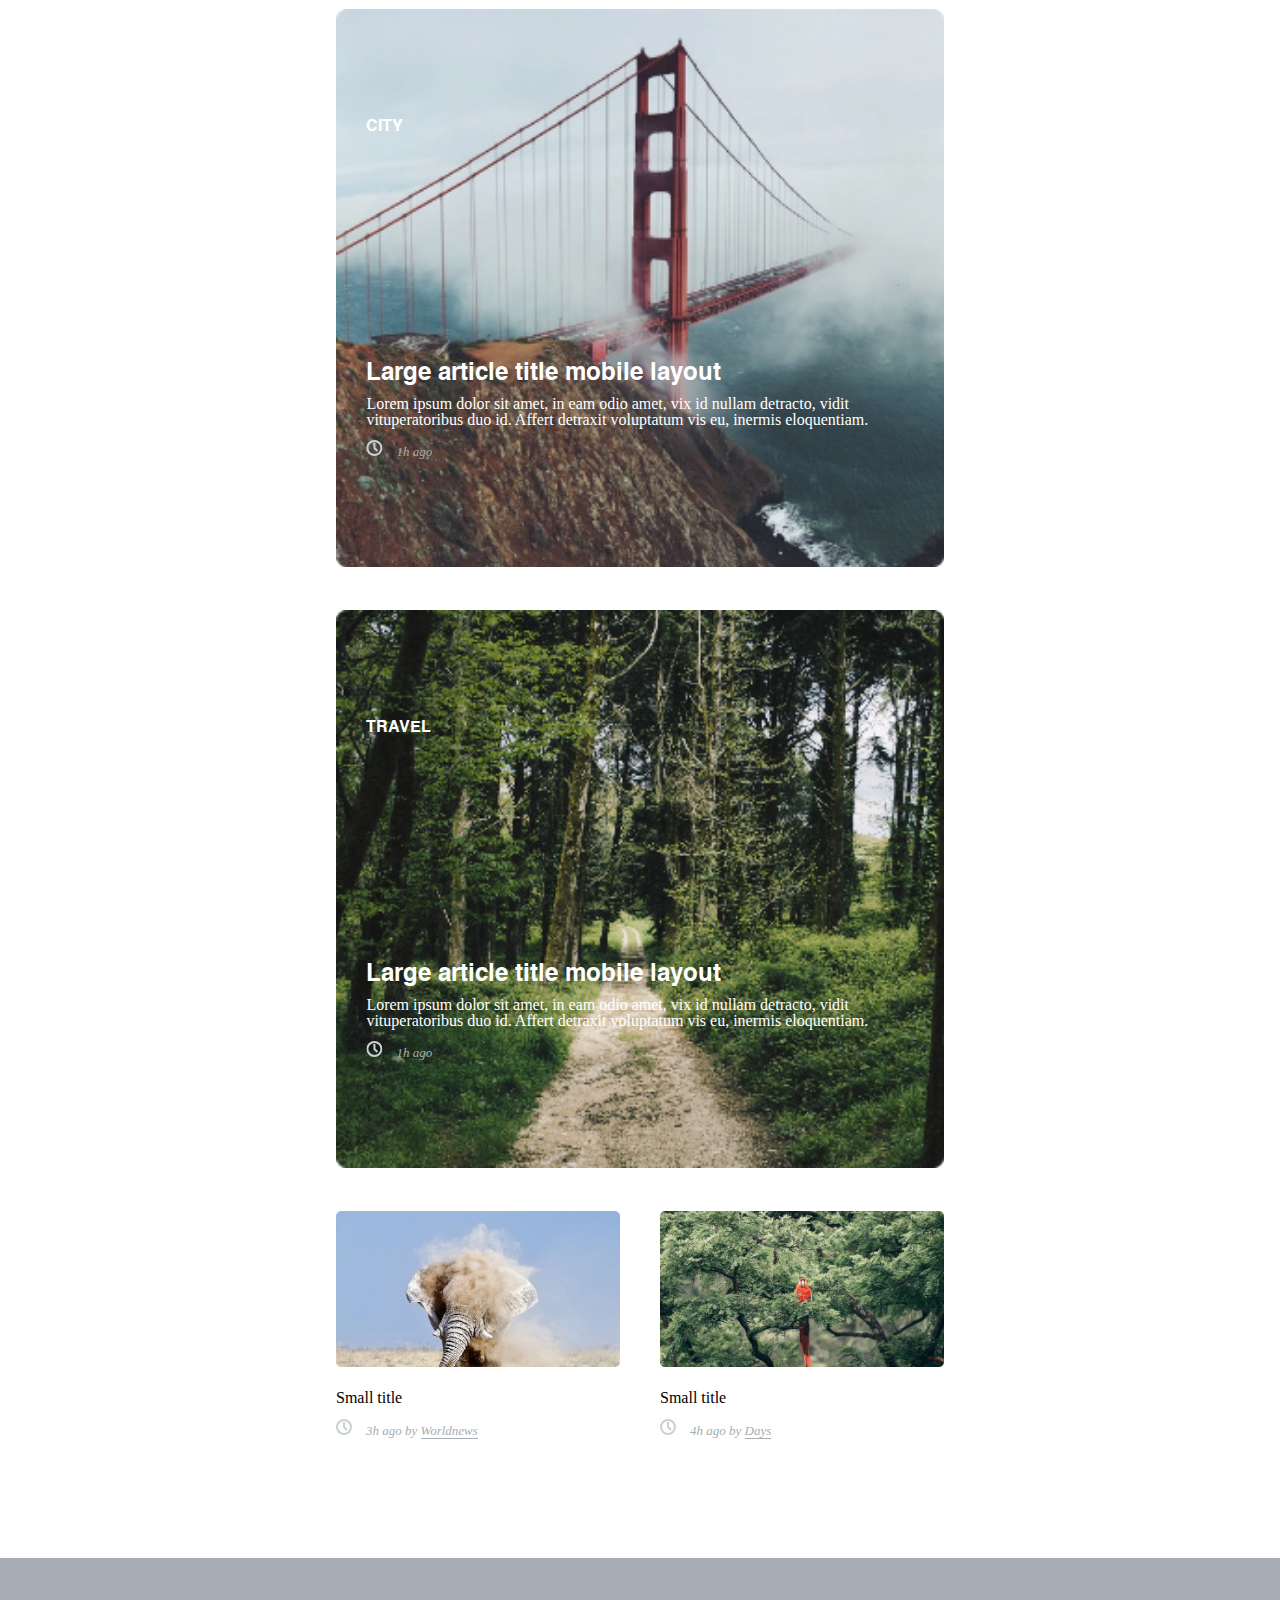
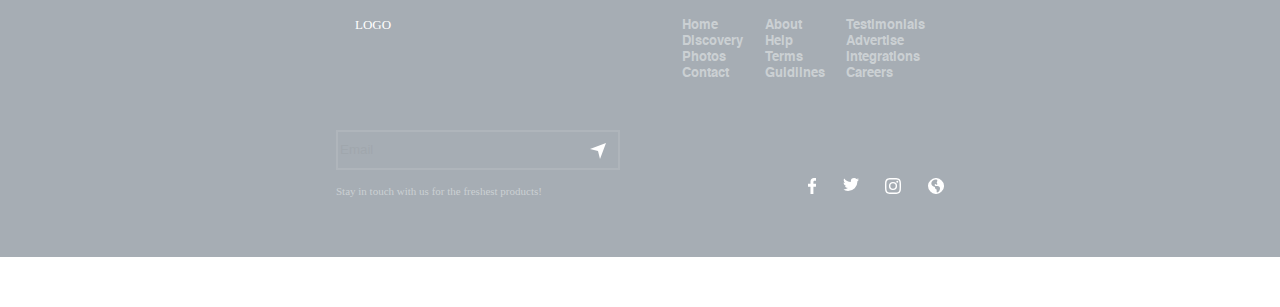
==== commit 6f6f37fe: "ADD PROPER IMG1 NAME" ====
--- a/index.html
+++ b/index.html
@@ -221,7 +221,7 @@
                 <div class="overlay-text-articles">
                     <article class="happening-articles">
                         <div class="happening-img">
-                            <img src="images/happening now/image1.png" alt="img">
+                            <img src="images/happening now/Image1.png" alt="img">
                         </div>
                         <div class="happening-txt">
                             <h3>CITY</h3>
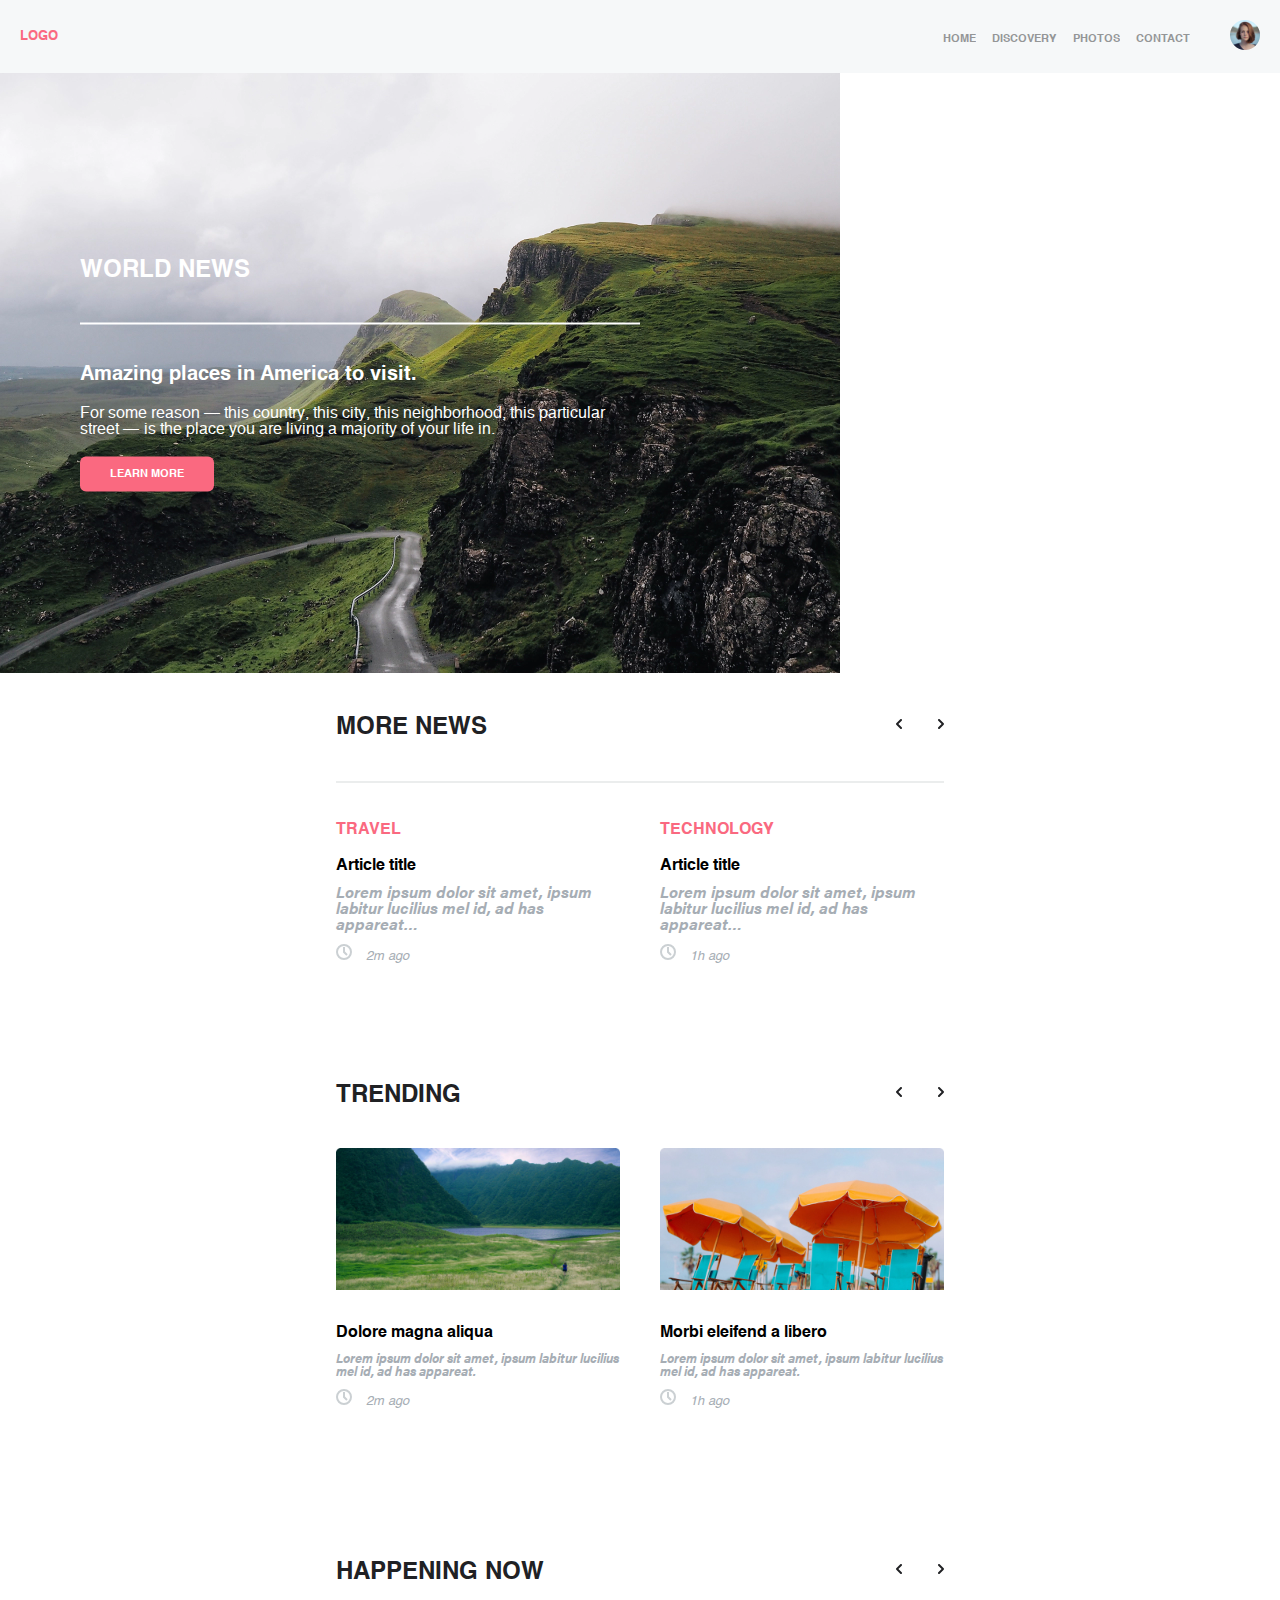
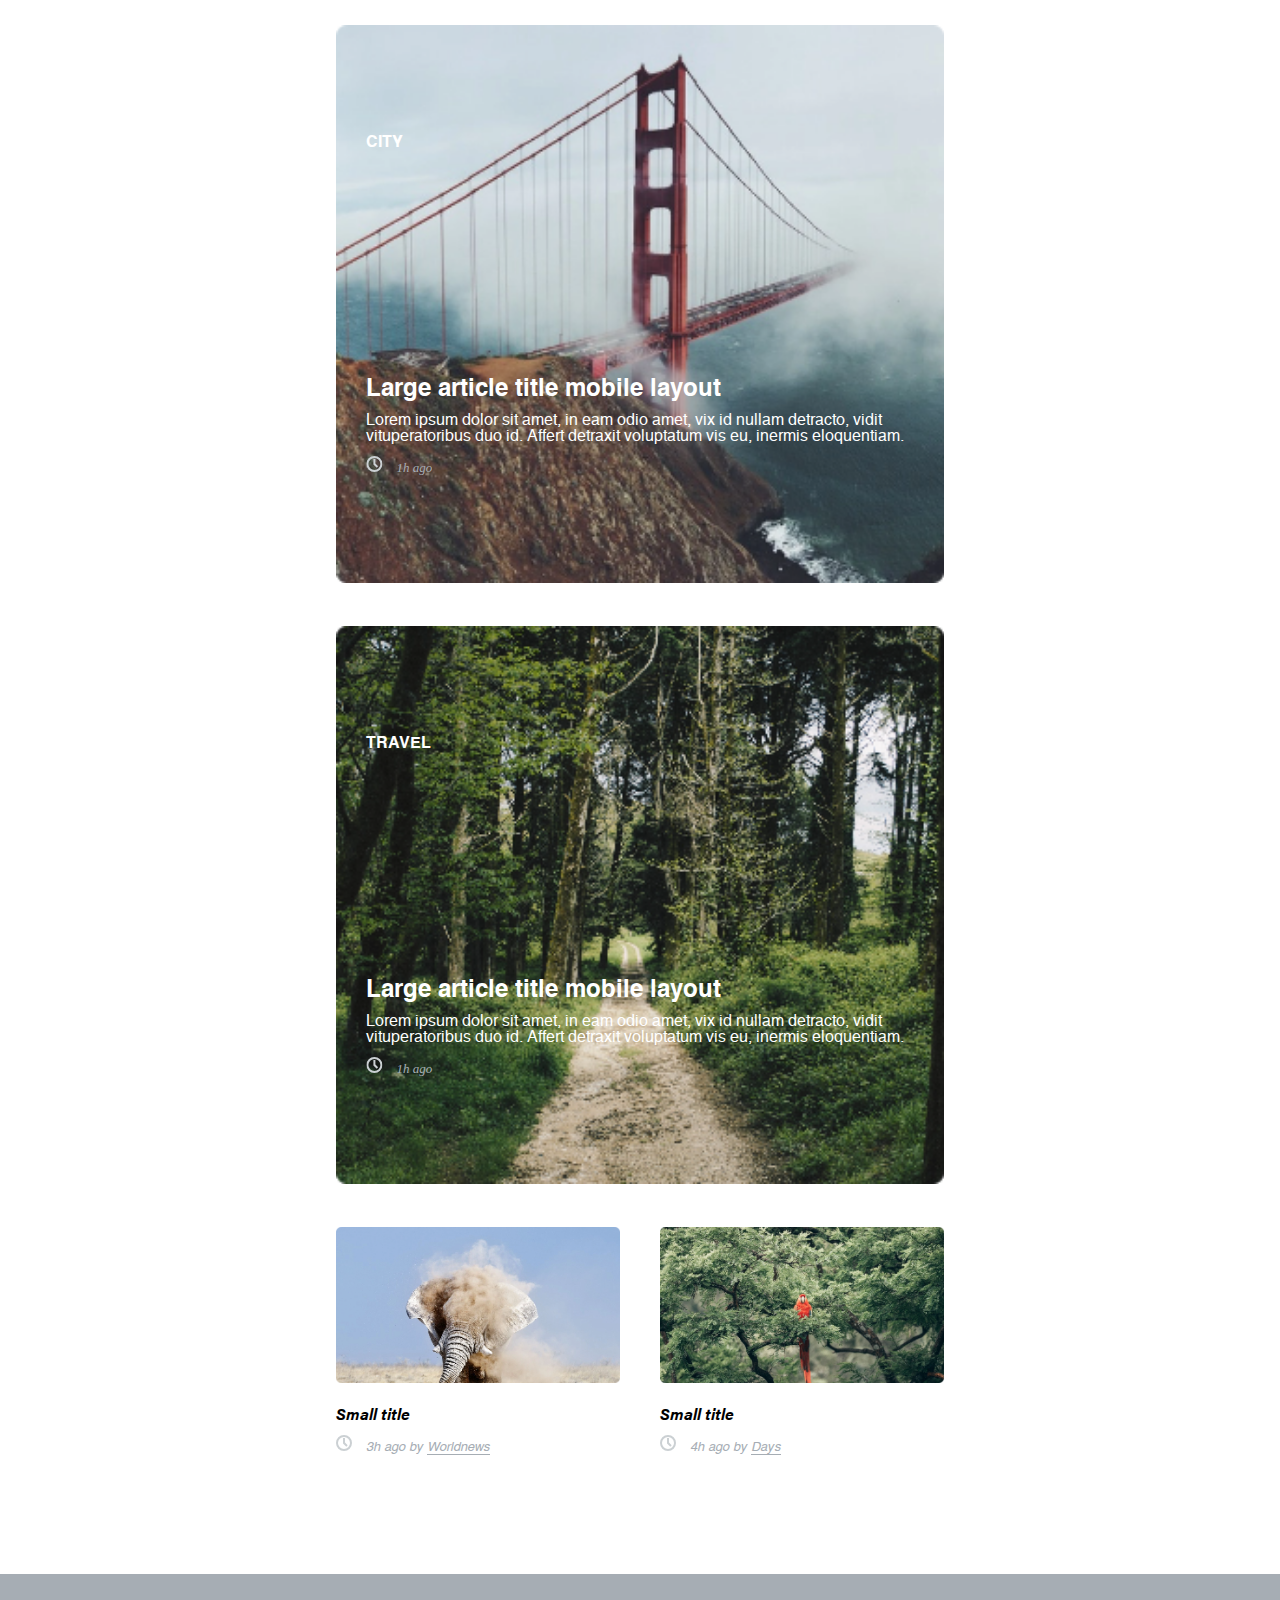
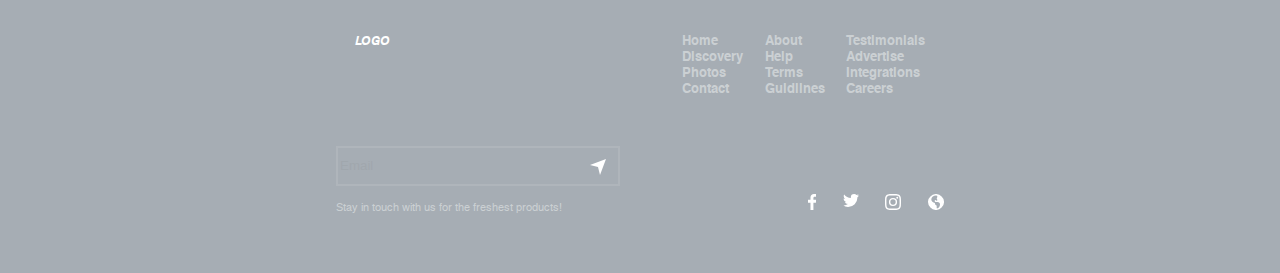
==== commit 678d1c6a: "style footer email" ====
--- a/index.html
+++ b/index.html
@@ -400,7 +400,7 @@
             <div class="footer-email">
                 <div class="input-field">
                     <label for="email">
-                        <input type="email" id="email" placeholder="Email">
+                        <input type="email" maxlength="25" id="email" placeholder="Email">
                     </label>
                 </div>
                 <div class="email-send-icon">
--- a/styles/style.css
+++ b/styles/style.css
@@ -102,7 +102,7 @@
 .img--text-overlay p {
     color: #FFFFFF;
     font-size: 13px;
-    font-family: 'Helvetica-Regular';
+    font-family: 'HelveticaRegular';
     margin: 15px 0 15px 0;
     max-width: 560px;
     width: 100%;
@@ -157,7 +157,7 @@
 .more-news-container p {
     color:#A6ADB4 ;
     font-size:16px ;
-    font-family: 'Acumin Pro';
+    font-family: 'AcuminPro';
     margin-bottom:12px ;
 }
 .more-news-container .time-txt{
@@ -165,6 +165,7 @@
     margin-left: 10px;
     font-style: italic;
     font-size: 13px;
+    font-family: 'HelveticaOblique';
 }
   .more-news--travell{ 
     margin-bottom: 41px;
@@ -203,7 +204,7 @@
 .article-txt p {
     color:#A6ADB4 ;
     font-size:13px ;
-    font-family: 'Acumin Pro';
+    font-family: 'AcuminPro';
     margin-bottom:12px ;
 }
 .article .time-txt{
@@ -211,6 +212,7 @@
     margin-left: 10px;
     font-style: italic;
     font-size: 13px;
+    font-family: 'HelveticaOblique';
 }
 .article{
     margin-bottom: 73px;
@@ -252,7 +254,7 @@
 .happening-txt p{
     color: #FFFFFF;
     font-size: 16px;
-    font-family: 'Helvetica-Regular';
+    font-family: 'HelveticaRegular';
     margin-bottom: 12px;
 }
 .happening-txt .time-txt{
@@ -275,7 +277,7 @@
 .article-text h3{
     color: #202124;
     font-size: 16px;
-    font-family: "Acumin Pro";
+    font-family: 'AcuminPro';
     margin:20px 0 13px 0 ;
 }
 .article-text .time-txt{
@@ -283,6 +285,7 @@
     margin-left: 10px;
     font-style: italic;
     font-size: 13px;
+    font-family: 'HelveticaOblique';
 }
 .article-text .underline{
     border-bottom: 1px solid #A6ADB4;
@@ -309,7 +312,7 @@
 .footer-logo-style{
     color: #FFFFFF;
     font-size: 13px;
-    font-family: 'Acumin Pro';
+    font-family: 'AcuminPro';
     text-transform: uppercase;
 }
 .footer-list-style{
@@ -318,7 +321,7 @@
     font-family: 'Helvetica-Bold';
 }
 .icons-email{
-    margin: 50px auto;
+    margin: 50px auto 0;
     display: flex;
     justify-content: space-between;
     align-items: flex-end;
@@ -349,6 +352,10 @@
     opacity: 10%;
     background: none;
 }
+input[type="email"]:hover{
+    opacity: 80%;
+    font-size: 20px;
+}
 .email-send-icon{
     position: absolute;
     right: 5%;
@@ -358,5 +365,5 @@
     margin-top: 16px;
     color: #CBD0D3;
     font-size: 11px;
-    font-family: 'Helvetica-Regular';
+    font-family: 'HelveticaRegular';
 }--- a/styles/font.css
+++ b/styles/font.css
@@ -3,4 +3,22 @@
 	src: url('../fonts/helvetica/Helvetica-Bold.ttf');
     src: url('../fonts/helvetica/Helvetica-Bold.woff');
     src: url('../fonts/helvetica/Helvetica-Bold.woff2');
+}
+@font-face{
+	font-family: 'AcuminPro';
+	src: url('../fonts/acumin/AcuminPro.ttf');
+    src: url('../fonts/acumin/AcuminPro.woff');
+    src: url('../fonts/acumin/AcuminPro.woff2');
+}
+@font-face{
+	font-family: 'HelveticaRegular';
+	src: url('../fonts/helvetica/HelveticaRegular.ttf');
+    src: url('../fonts/helvetica/HelveticaRegular.woff');
+    src: url('../fonts/helvetica/HelveticaRegular.woff2');
+}
+@font-face{
+	font-family: 'HelveticaOblique';
+	src: url('../fonts/helvetica/HelveticaOblique.ttf');
+    src: url('../fonts/helvetica/HelveticaOblique.woff');
+    src: url('../fonts/helvetica/HelveticaOblique.woff2');
 }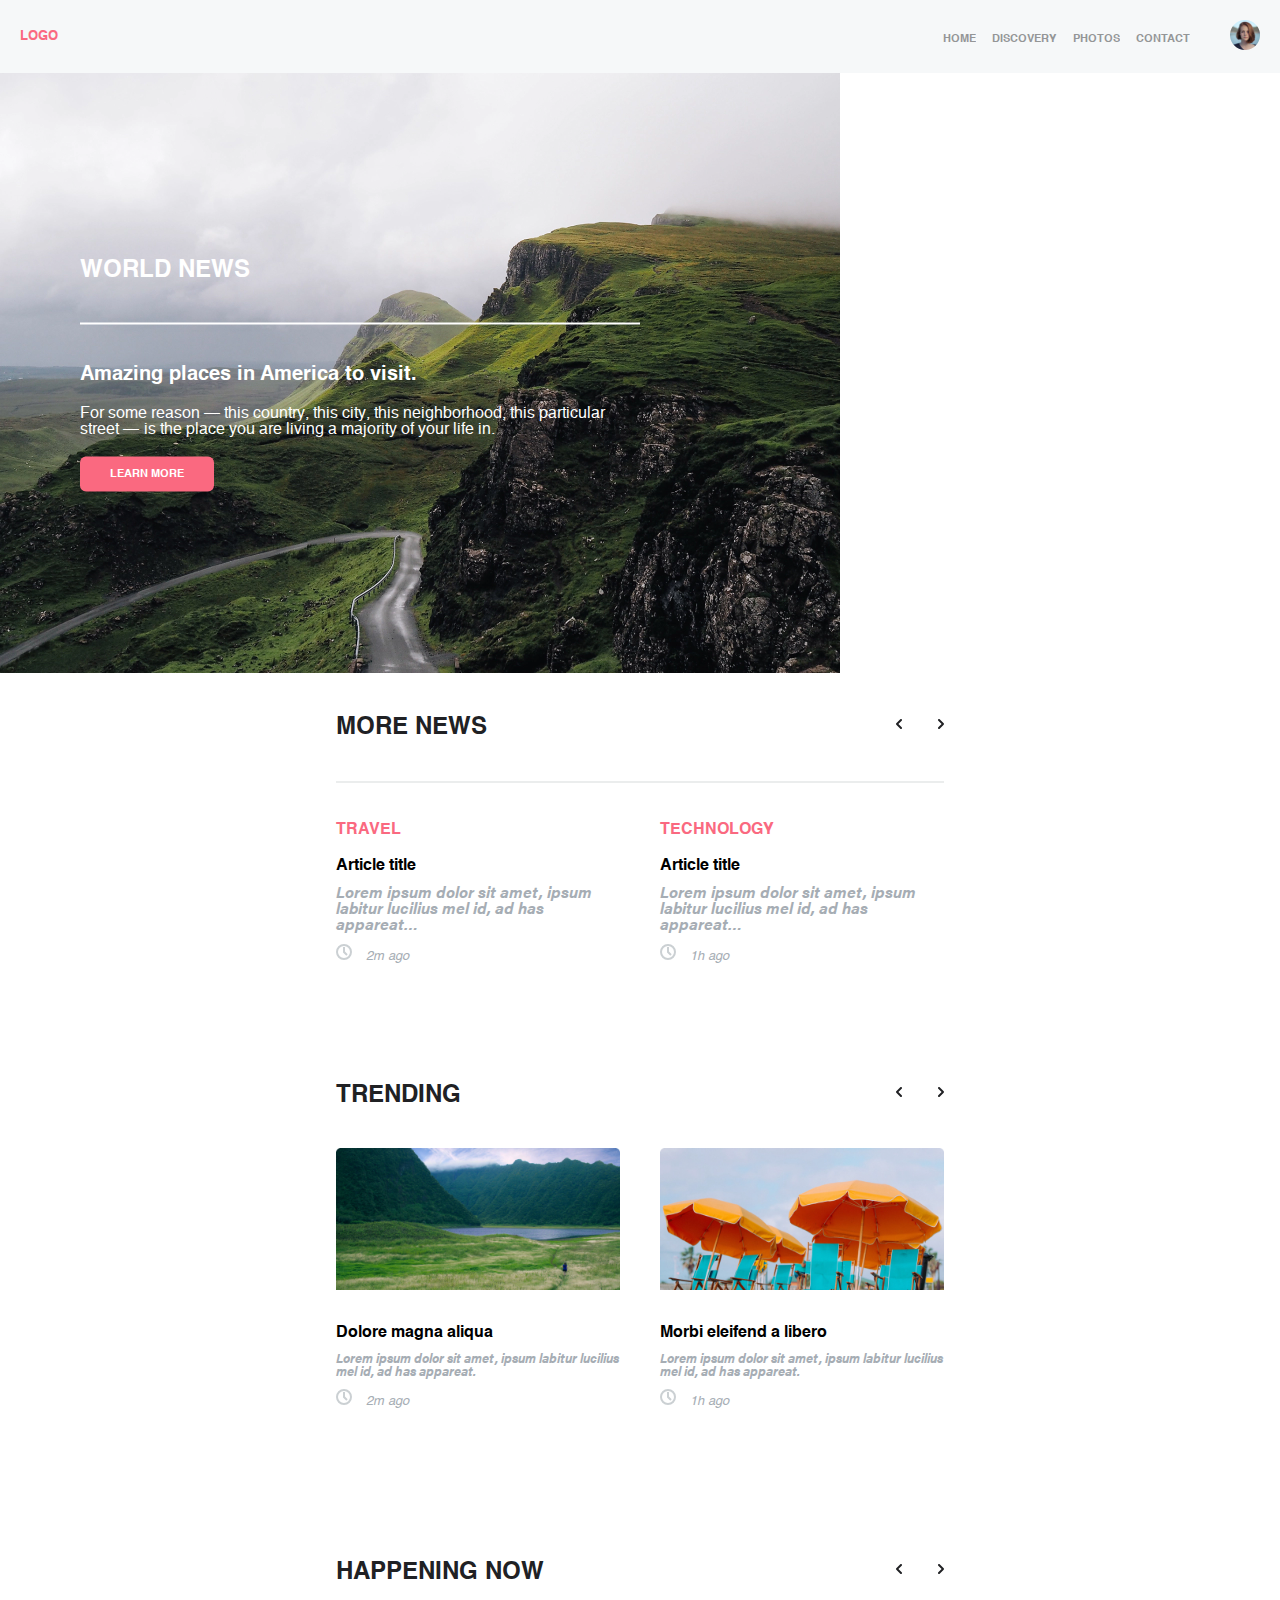
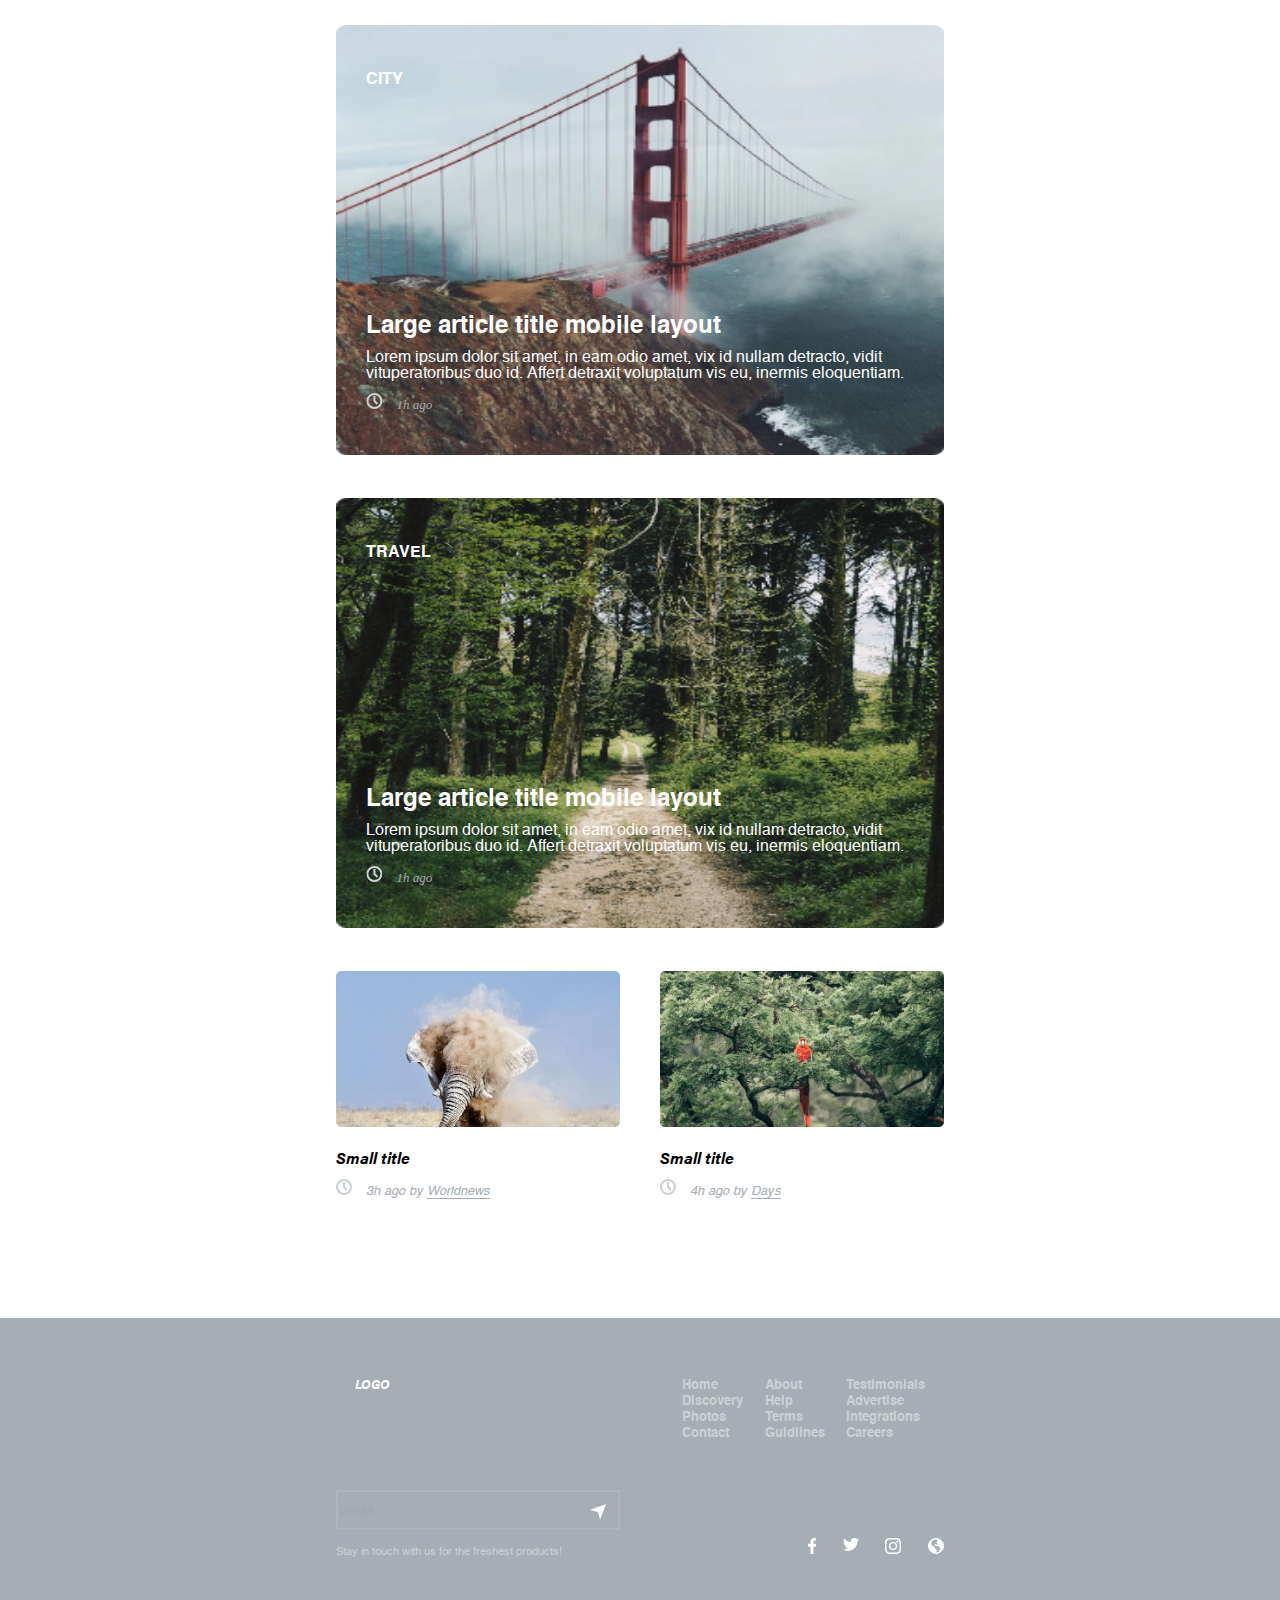
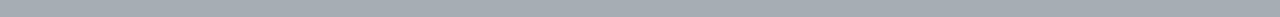
==== commit df348db6: "add maxlength email" ====
--- a/index.html
+++ b/index.html
@@ -400,7 +400,7 @@
             <div class="footer-email">
                 <div class="input-field">
                     <label for="email">
-                        <input type="email" maxlength="25" id="email" placeholder="Email">
+                        <input type="email" maxlength="40" id="email" placeholder="Email">
                     </label>
                 </div>
                 <div class="email-send-icon">
--- a/styles/media.css
+++ b/styles/media.css
@@ -48,6 +48,7 @@
     }
     .happening-img img{
         width: 100%;
+        max-height: 430px;
     }
     .happening-txt h3{
         margin-bottom: 227px;
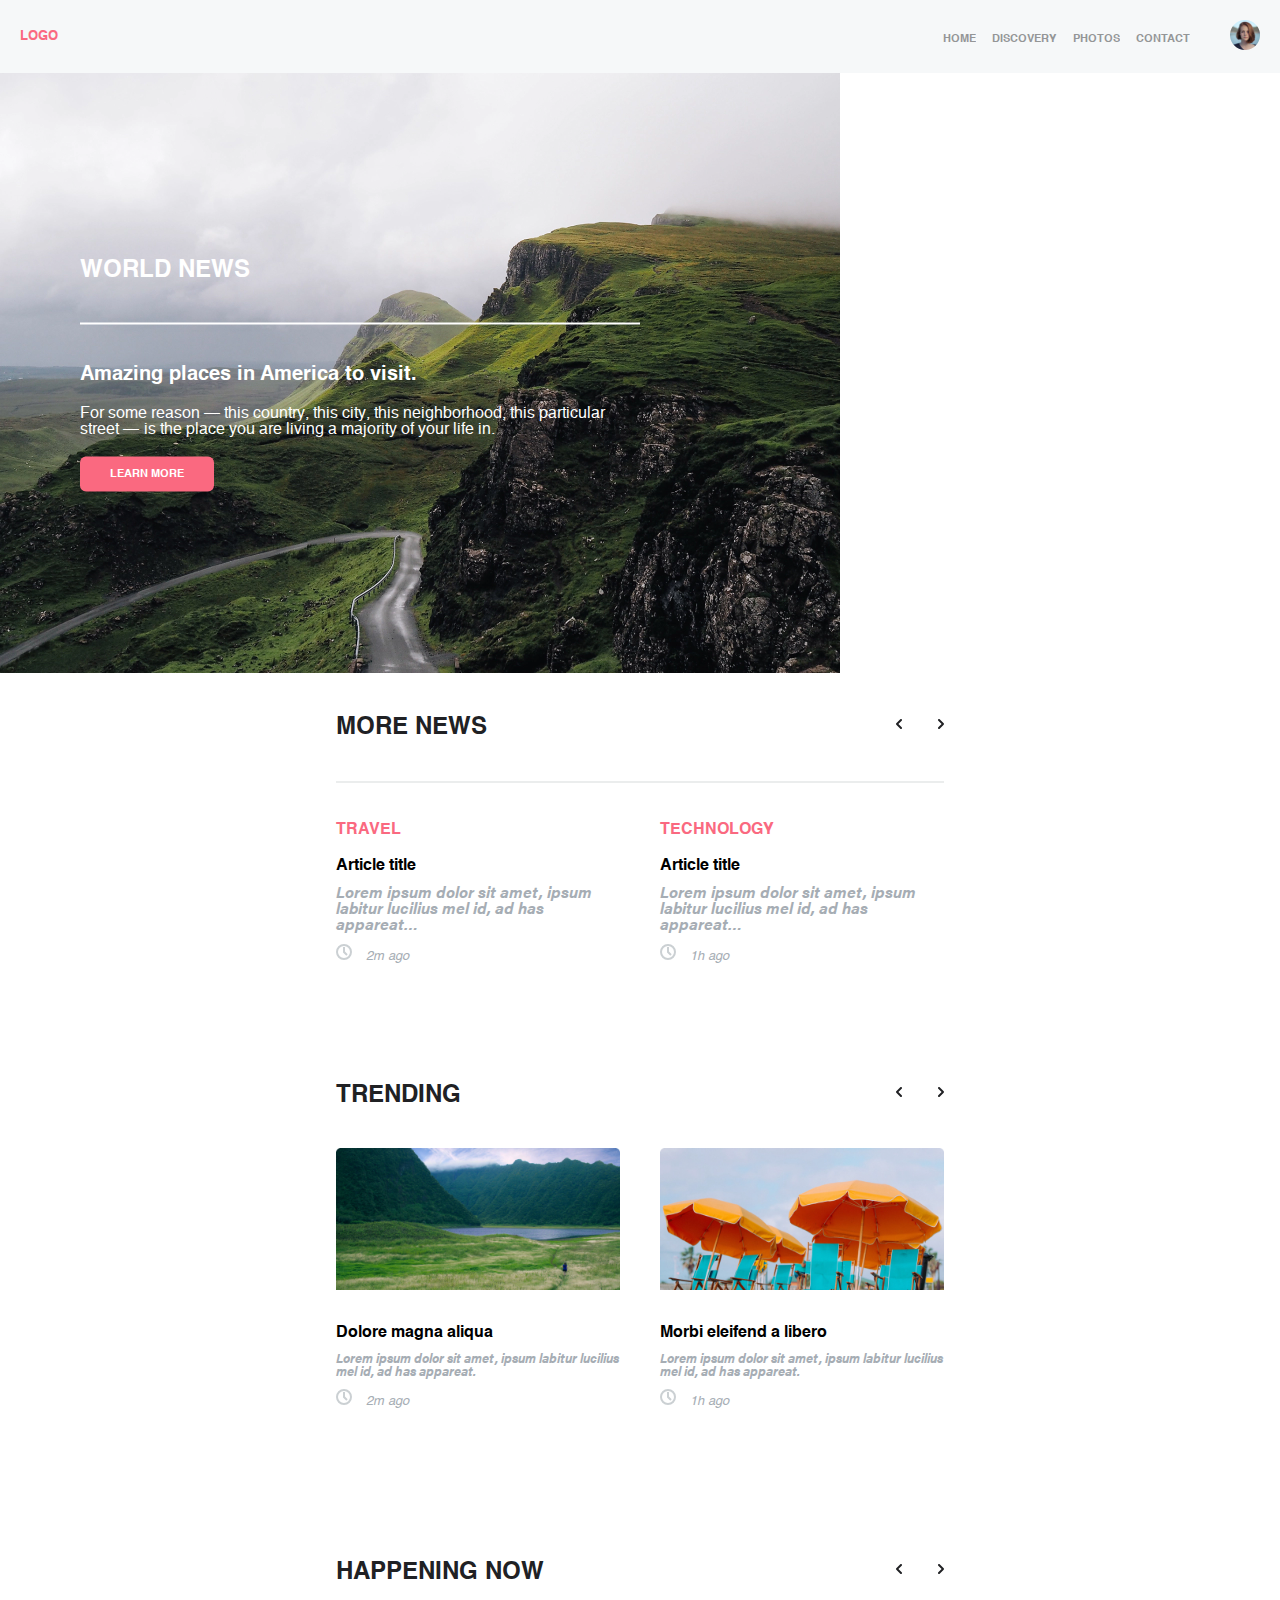
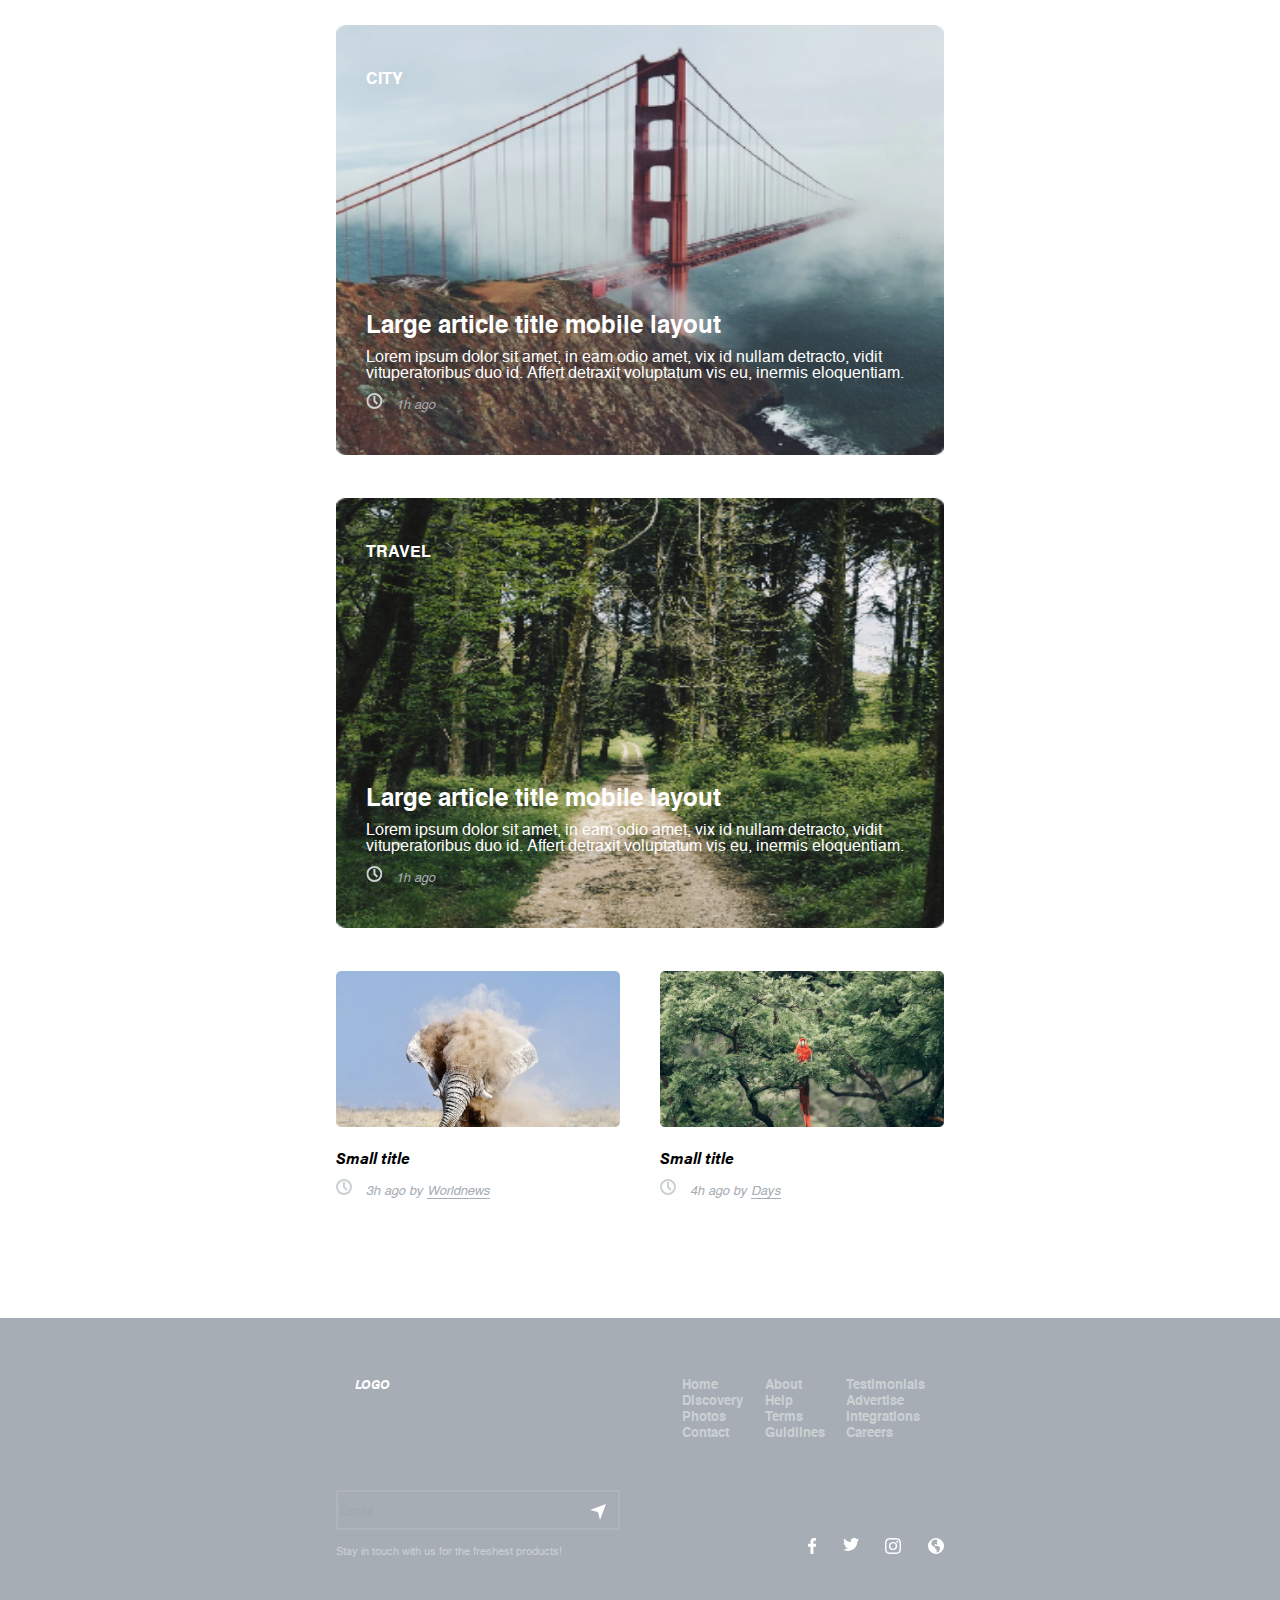
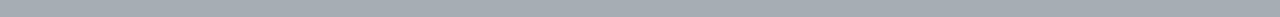
==== commit a4a1f8b5: "add meta tags" ====
--- a/index.html
+++ b/index.html
@@ -5,6 +5,16 @@
     <meta charset="UTF-8">
     <meta http-equiv="X-UA-Compatible" content="IE=edge">
     <meta name="viewport" content="width=device-width, initial-scale=1.0">
+    <meta property="og:url" content="https://grapava00.github.io/unilab/" />
+    <meta property="og:title" content="WORLD NEWS" />
+    <meta property="og:image" content="images/trending/mountain-img.png" />
+    <meta property="og:description"
+        content="For some reason — this country, this city, this neighborhood, this particular street —  is the place you are living a majority of your life in." />
+    <meta property="og:type" content="Articles about world news" />
+    <meta name="description"
+        content="For some reason — this country, this city, this neighborhood, this particular street —  is the place you are living a majority of your life in." />
+    <meta name="keywords" content="html,css, js" />
+    <meta name="author" content="Giorgi rapava">
     <link rel="stylesheet" href="styles/reset.css">
     <link rel="stylesheet" href="styles/style.css">
     <link rel="stylesheet" href="styles/font.css">
@@ -28,7 +38,7 @@
                     </ul>
                 </nav>
                 <div class="header--img">
-                    <a href="#secondpage"><img src="images/header/christopher.png" alt="christopher"></a>
+                    <a href="second.html"><img src="images/header/christopher.png" alt="christopher"></a>
                 </div>
             </div>
         </div>
--- a/styles/style.css
+++ b/styles/style.css
@@ -366,4 +366,138 @@
     color: #CBD0D3;
     font-size: 11px;
     font-family: 'HelveticaRegular';
+}
+
+
+/* second-html */
+.section-style{
+    background:#F6F8F9 ;
+    padding-top: 36px;
+}
+.container-header{
+    max-width: 350px;
+    width: 100%;
+    margin: 0 auto;
+    display: flex;
+    justify-content: space-between;
+}
+.main-image-container{
+    max-width: 375px;
+    width: 100%;
+    position: relative;
+    margin-top: 16px;
+}
+.main-image-container .img{
+    width: 100%;
+}
+.main-img-text{
+    position: absolute;
+    top: 50%;
+    left: 50%;
+    transform: translate(-50%, -50%);
+    width: 90%;
+    text-align: center;
+}
+.main-img-text h2{
+    color:#FFFFFF;
+    font-size: 32px;
+    font-family: 'Helvetica-Bold';
+}
+.main-img-text h2::after{
+    content: "";
+    display: block;
+    max-width: 40px;
+    width: 100%;
+    height: 2px;
+    margin-bottom: 25px;
+    background-color: #FA6980;
+    margin: 25px auto 25px;
+}
+.main-img-text p{
+    color: #FFFFFF;
+    font-size:16px ;
+    font-family: 'Helvetica-Bold';
+    line-height: 1.5;
+    margin-bottom: 30px;
+}
+.form-section{
+    max-width: 327px;
+    width: 100%;
+    margin: 40px auto 0;
+}
+#date{
+    width: 100%;
+    border: 2px solid #EBEDED;
+    padding: 13px 0 14px 0;
+    color: #A6ADB4;
+    border-radius: 6px;
+}
+.select-label{
+    color: #202124;
+    font-size: 13px;
+    font-family: 'AcuminPro';
+}
+#key{
+    width: 100%;
+    border: 2px solid #EBEDED;
+    padding: 13px 0 14px 0;
+    color: black;
+    border-radius: 6px;
+}
+.input-form{
+    margin-top: 40px;
+}
+.input-label{
+    color: #202124;
+    font-size: 13px;
+    font-family: 'AcuminPro';
+}
+.search-button{
+    margin-top: 56px
+}
+.search-btn{
+    padding: 16px 52px 13px 53px;
+    font-size: 11px;
+    font-family: 'Helvetica-Bold';
+    text-transform: uppercase;
+}
+
+/* personal-img-section */
+
+.personal-img-section{
+    padding-top: 120px;
+    background: #F6F8F9;
+}
+.personal-img-container{
+    max-width: 320px;
+    width: 100%;
+    margin: 0 auto 40px;
+    padding: 40px 0 ;
+    border-top: 2px solid #EBEDED;
+    border-bottom: 2px solid #EBEDED;
+}
+.personal-img-space{
+    margin-bottom: 24px;
+}
+.personal-img-space p{
+     color: #202124;
+     font-size: 24px;
+     font-family: "Helvetica-Bold";
+     margin: 24px 0;
+}
+.paragraphs .parapgraph-one{
+    margin-bottom:50px;
+}
+.paragraphs p{
+    color: #A6ADB4;
+    font-size: 14px;
+    font-family: 'HelveticaRegular';
+}
+.paragraphs .time{
+    margin-top: 26px;
+}
+.time .time-txt{
+    color:#A6ADB4 ;
+    font-size:13px ;
+    font-family: 'HelveticaOblique';
 }--- a/styles/media.css
+++ b/styles/media.css
@@ -2,7 +2,15 @@
     .hide{
         display: none;
     }
+    .hide-arrow{
+        display: none;
+    }
+    .hide-header{
+        display: none;
+    }
 }
+
+
 @media(min-width: 768px){
     .img--text-overlay{
         max-width: calc(100% - 160px);
@@ -60,7 +68,72 @@
     .last-articles-container img{
         max-width: 284px;
     }
+    .hide-arrow{
+        display: flex;
+    }
+    .hide-header{
+        display: block;
+    }
+    .container{
+        max-width: 608px;
+        width: 100%;
+        justify-content: center;
+        margin: 0 auto;
+    }
+    .container-header{
+        max-width: 608px;
+        width: 100%;
+        display: flex;
+        justify-content: space-between;
+    }
+    .hide-back-arrow{
+        display: none;
+    }
+    .main-image-container{
+        max-width: 608px;
+        width: 100%;
+    }
+    .story{
+        margin: 0 19px 0 30px;
+    }
+    .world{
+        margin: 0 0 0 19px;
+    }
+    .hide-arrow a{
+        color: #A6ADB4;
+        font-size: 11px;
+        font-family: 'AcuminPro';
+    }
+    .hide-arrow a:hover{
+        color:#202124 ;
+    }
+    .form-section{
+        max-width: 446px;
+        width: 100%;
+    }
+    .personal-img-container{
+        max-width: 608px;
+        width: 100%;
+    }
+    .paragraphs{
+        display: flex;
+        justify-content: space-between;
+    }
+    .paragraphs p{
+        max-width: 284px;
+        width: 100%;
+    }
+    .paragraph-time{
+        display: flex;
+        flex-direction: column;
+    }
+    .personal-img-space p{
+        max-width: 279px;
+        width: 100%;
+    }
 }
+
+
 @media(min-width: 1367px){
     .news{
         display: flex;
@@ -120,4 +193,28 @@
     .icons-email{
         align-items: flex-start;
     }
+    .container{
+        max-width: 1160px;
+        width: 100%;
+    }
+    .container-img-form{
+        display: flex;
+        justify-content: space-between;
+    }
+    .forms-container{
+        margin: auto;
+    }
+    .container-header{
+        max-width: 1160px;
+        width: 100%;
+    }
+    .personal-img-container{
+        max-width: 1200px;
+        width: 100%;
+        display: flex;
+        justify-content: space-between;
+    }
+    .paragraph-time {
+        padding-left: 20px;
+    }
 }